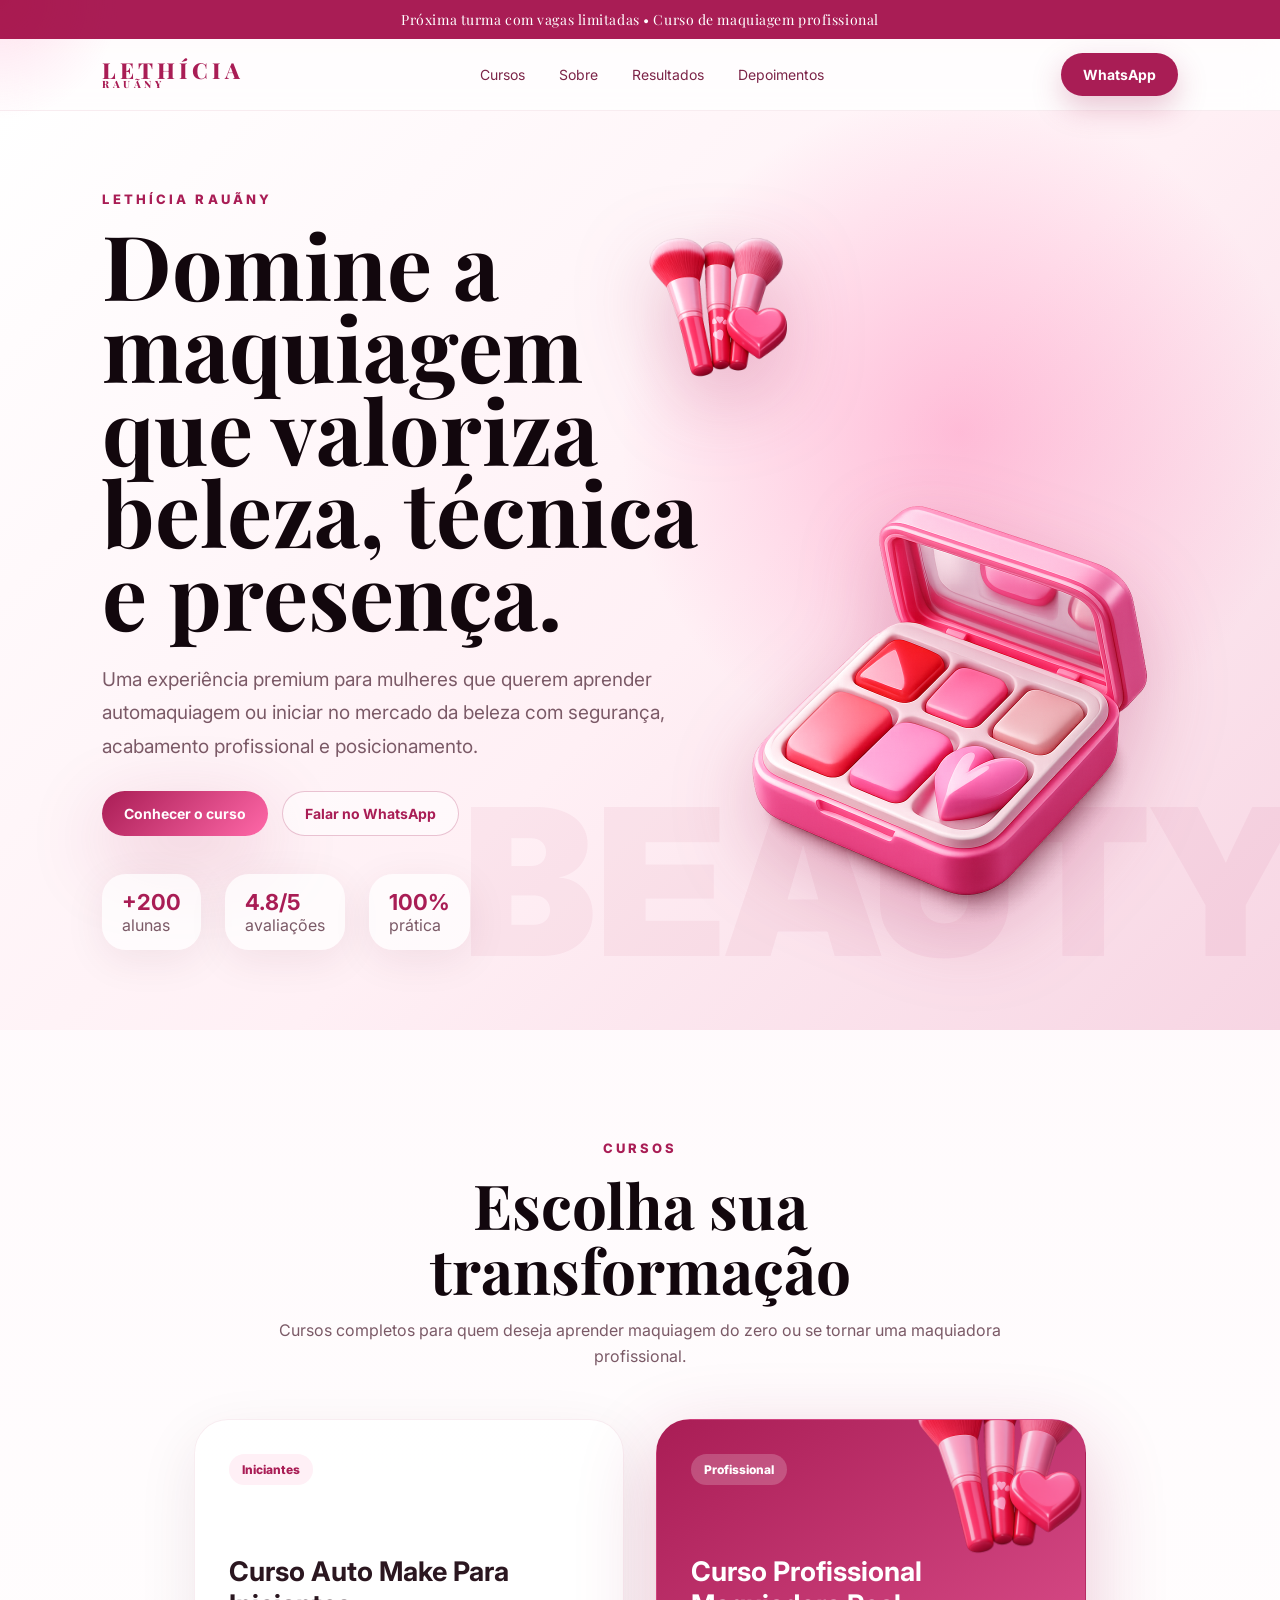
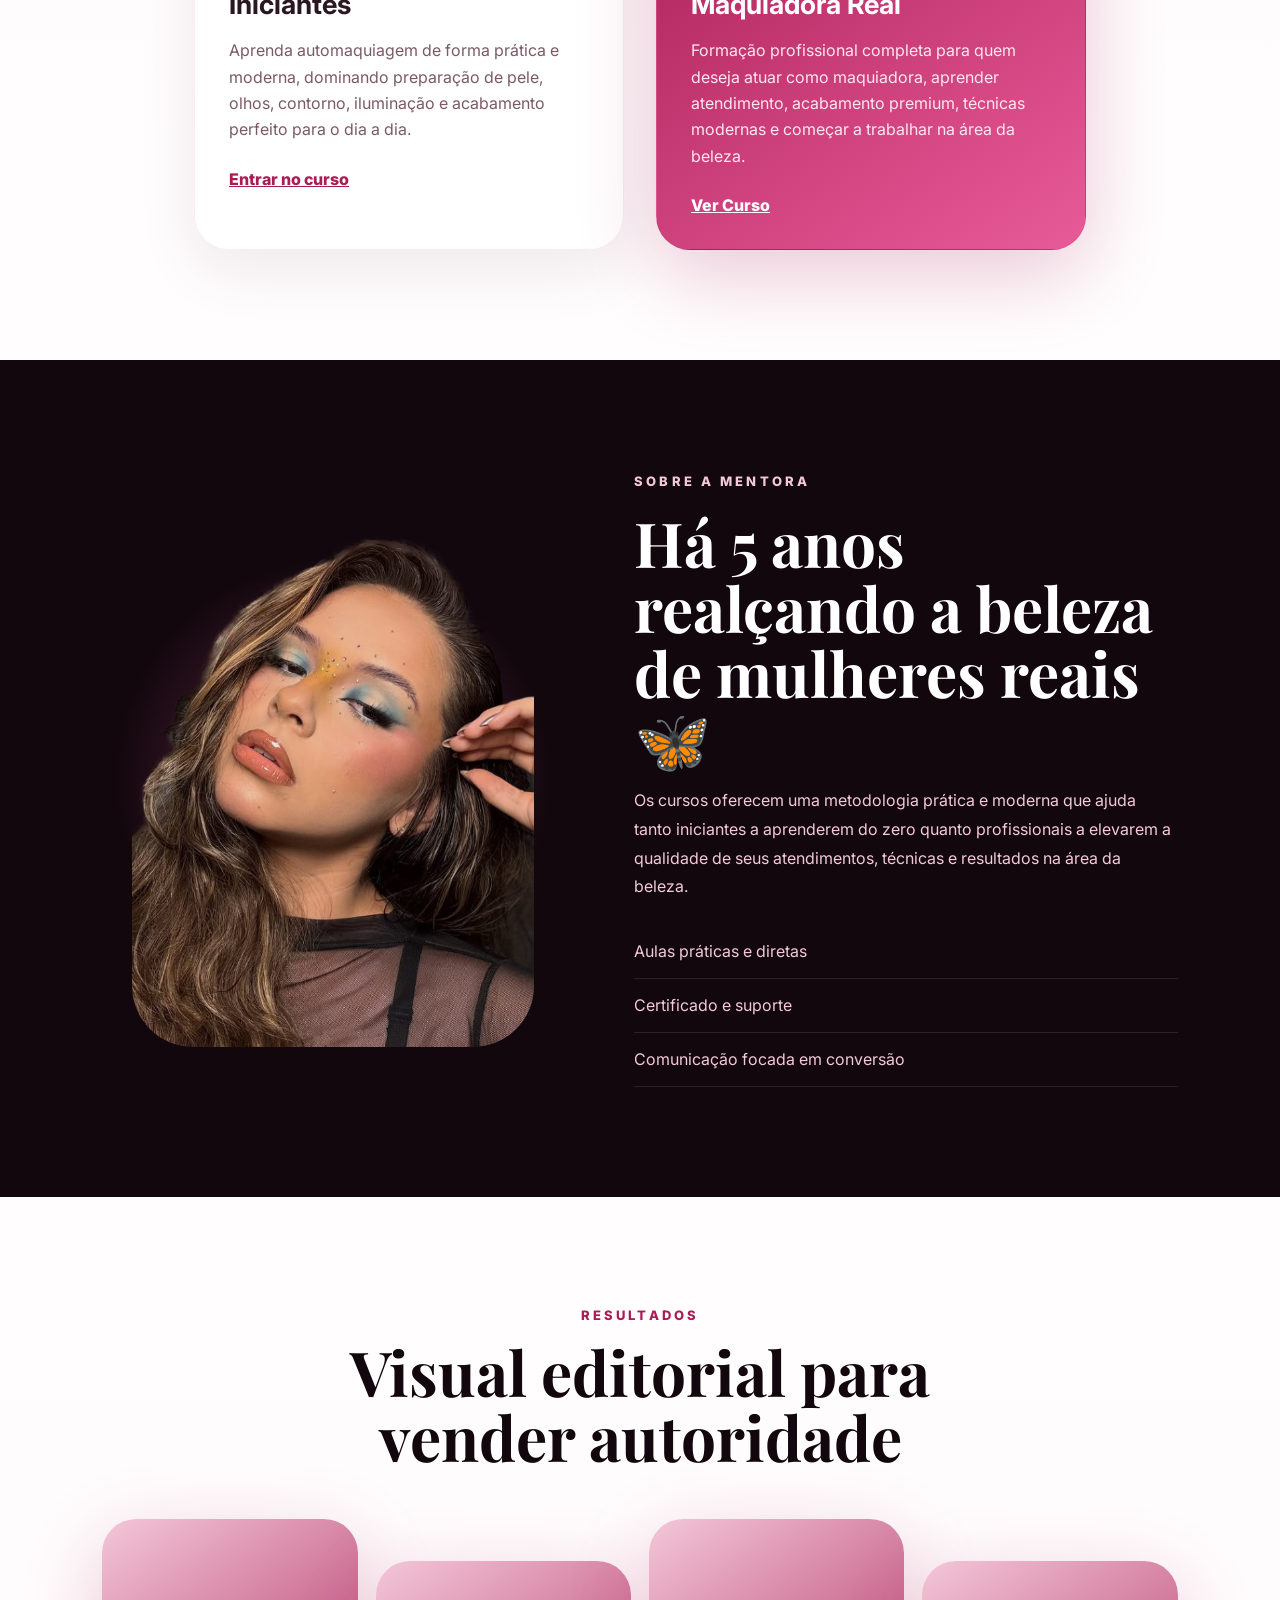
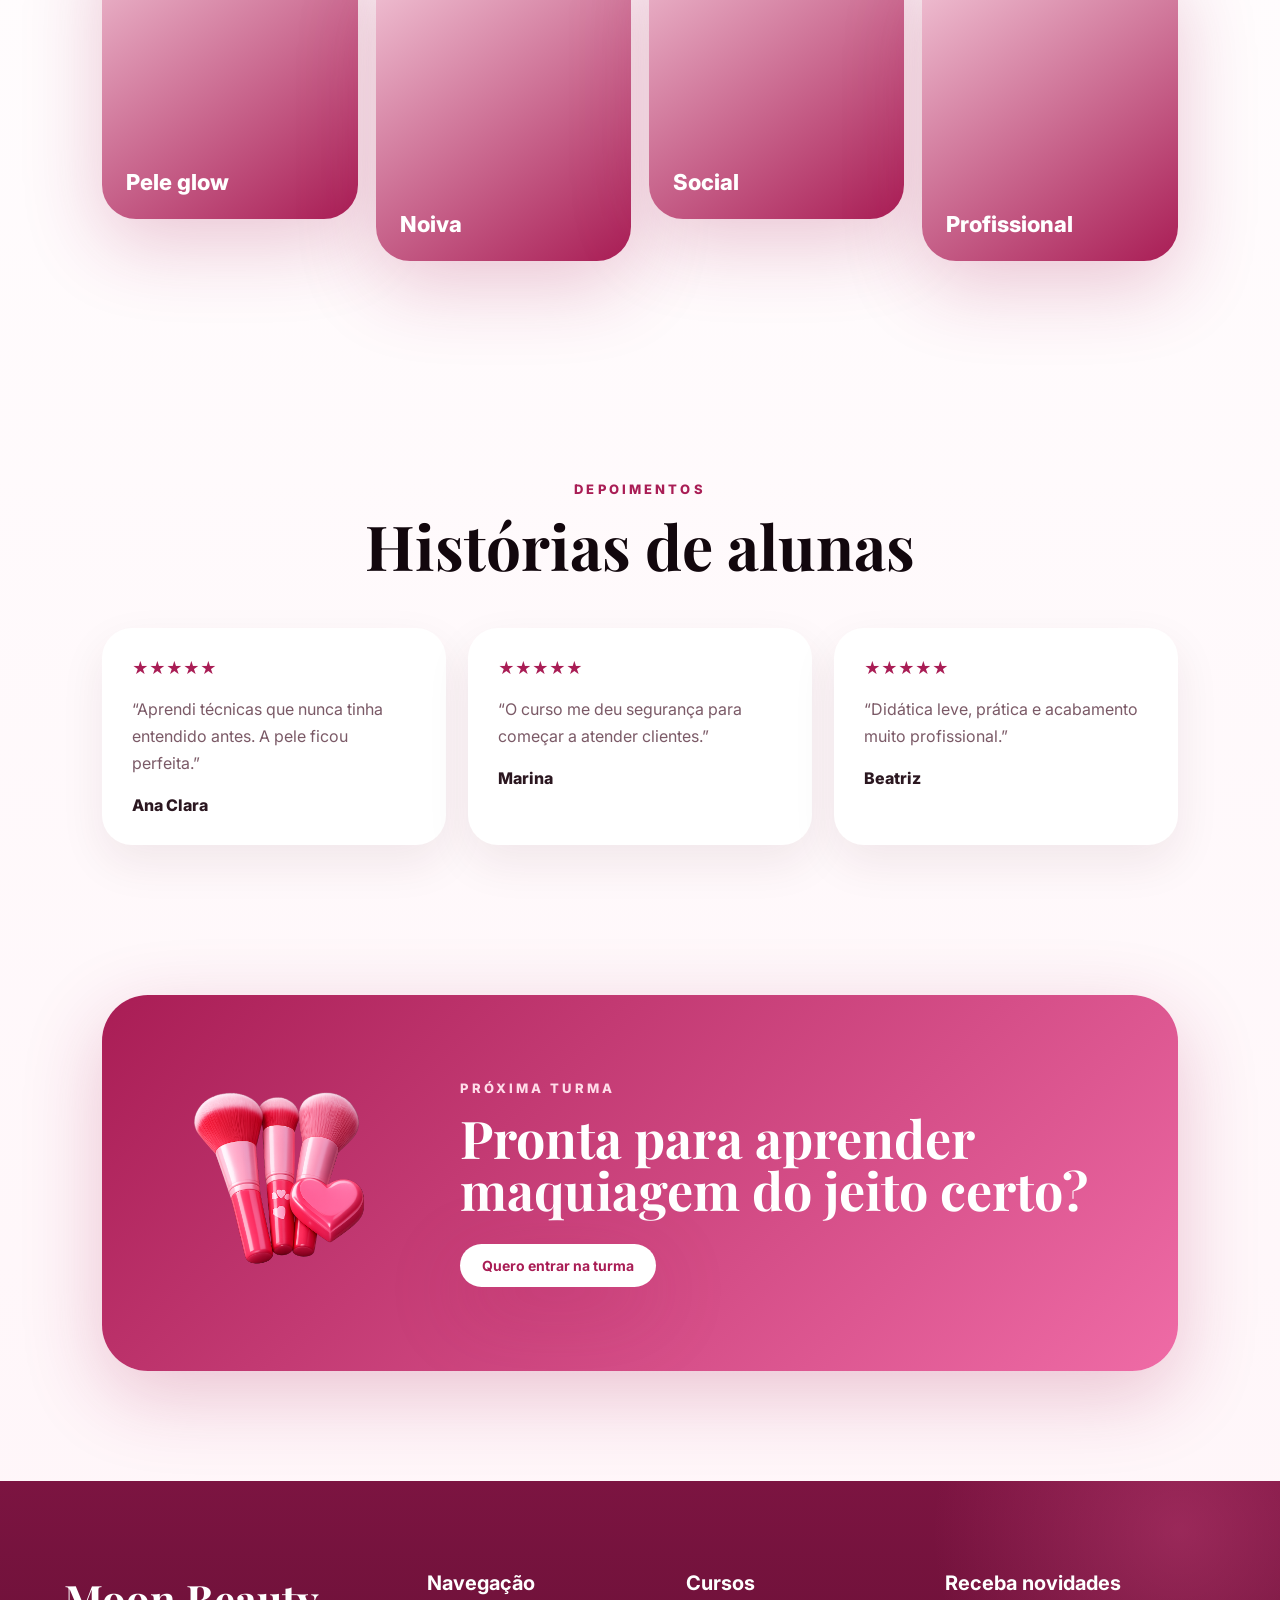
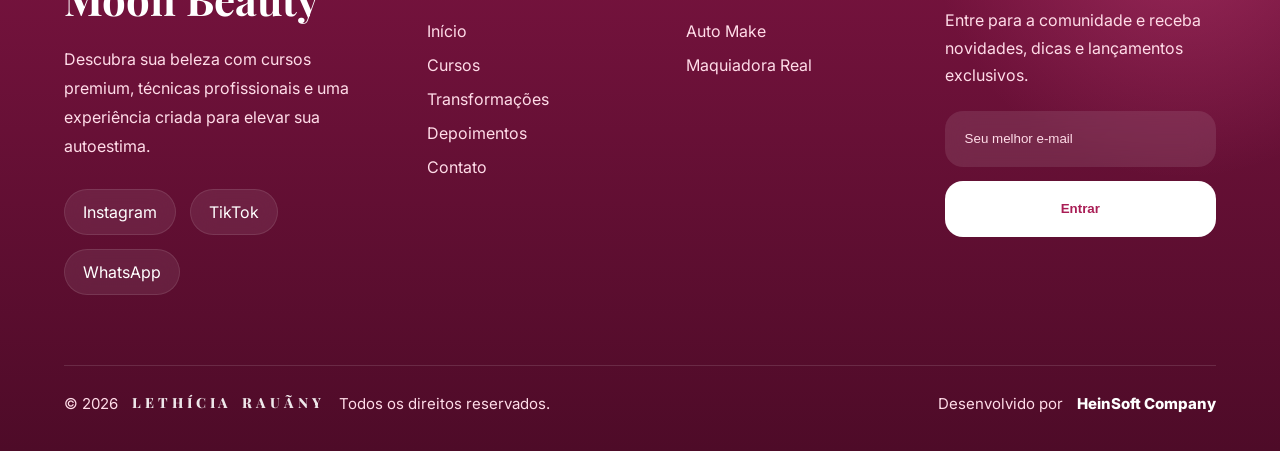
==== index.html @ 559b9c25 "first commit" ====
<!doctype html>
<html lang="pt-BR">
  <head>
    <meta charset="UTF-8" />
    <meta name="viewport" content="width=device-width, initial-scale=1.0" />
    <title>Lethícia Rauãny</title>
    <link rel="preconnect" href="https://fonts.googleapis.com" />
    <link rel="preconnect" href="https://fonts.gstatic.com" crossorigin />
    <link
      href="https://fonts.googleapis.com/css2?family=Inter:wght@400;500;600;700;800&family=Playfair+Display:wght@600;700;800&display=swap"
      rel="stylesheet"
    />
    <link rel="stylesheet" href="assets/styles.css" />
  </head>
  <body>
    <div class="cursor-glow"></div>

    <header class="topbar">
      Próxima turma com vagas limitadas • Curso de maquiagem profissional
    </header>

    <nav class="nav">
      <a href="#index.html" class="brand">
        <span>LETHÍCIA</span>
        <small>RAUÃNY</small>
      </a>

      <div class="nav-links">
        <a href="#cursos">Cursos</a>

        <a href="#sobre">Sobre</a>

        <a href="#resultados">Resultados</a>

        <a href="#depoimentos">Depoimentos</a>

        <a
          href="https://wa.me/5500000000000"
          class="mobile-whatsapp"
          target="_blank"
          rel="noopener noreferrer"
        >
          WhatsApp
        </a>
      </div>

      <a
        href="https://wa.me/5500000000000"
        class="nav-cta"
        target="_blank"
        rel="noopener noreferrer"
      >
        WhatsApp
      </a>

      <button class="menu-toggle" type="button" aria-label="Abrir menu">
        <span></span>
        <span></span>
        <span></span>
      </button>
    </nav>

    <main>
      <section class="hero" id="home">
        <div class="hero-bg"></div>
        <img
          src="assets/pinceis-3d.png"
          alt="Pincéis 3D"
          class="float-img brushes"
        />
        <img
          src="assets/paleta-3d.png"
          alt="Paleta 3D"
          class="float-img palette"
        />

        <div class="hero-content reveal">
          <p class="eyebrow">Lethícia Rauãny</p>
          <h1>Domine a maquiagem que valoriza beleza, técnica e presença.</h1>
          <p class="hero-text">
            Uma experiência premium para mulheres que querem aprender
            automaquiagem ou iniciar no mercado da beleza com segurança,
            acabamento profissional e posicionamento.
          </p>
          <div class="hero-actions">
            <a href="curso.html" class="btn primary">Conhecer o curso</a>
            <a href="https://wa.me/5500000000000" class="btn secondary"
              >Falar no WhatsApp</a
            >
          </div>
          <div class="hero-stats">
            <span><strong>+200</strong> alunas</span>
            <span><strong>4.8/5</strong> avaliações</span>
            <span><strong>100%</strong> prática</span>
          </div>
        </div>
      </section>

      <section class="section courses" id="cursos">
        <div class="section-head reveal">
          <p class="eyebrow">Cursos</p>

          <h2>Escolha sua transformação</h2>

          <p>
            Cursos completos para quem deseja aprender maquiagem do zero ou se
            tornar uma maquiadora profissional.
          </p>
        </div>

        <div class="course-grid">
          <!-- CURSO 1 -->

          <article class="course-card reveal">
            <span class="tag"> Iniciantes </span>

            <h3>Curso Auto Make Para Iniciantes</h3>

            <p>
              Aprenda automaquiagem de forma prática e moderna, dominando
              preparação de pele, olhos, contorno, iluminação e acabamento
              perfeito para o dia a dia.
            </p>

            <a href="curso-iniciante.html"> Entrar no curso </a>
          </article>

          <!-- CURSO 2 -->

          <article class="course-card reveal featured">
            <img src="assets/paleta-3d.png" alt="Paleta de maquiagem 3D" />

            <span class="tag"> Profissional </span>

            <h3>Curso Profissional Maquiadora Real</h3>

            <p>
              Formação profissional completa para quem deseja atuar como
              maquiadora, aprender atendimento, acabamento premium, técnicas
              modernas e começar a trabalhar na área da beleza.
            </p>

            <a href="curso-pro.html"> Ver Curso </a>
          </article>
        </div>
      </section>

      <section class="section split" id="sobre">
        <div class="split-img reveal">
          <img src="/assets/mentora 1.svg" alt="Pincéis decorativos" />
        </div>
        <div class="split-content reveal">
          <p class="eyebrow">Sobre a mentora</p>
          <h2 style="margin-bottom: 16px">
            Há 5 anos realçando a beleza de mulheres reais 🦋
          </h2>
          <p>
            Os cursos oferecem uma metodologia prática e moderna que ajuda tanto
            iniciantes a aprenderem do zero quanto profissionais a elevarem a
            qualidade de seus atendimentos, técnicas e resultados na área da
            beleza.
          </p>
          <ul>
            <li>Aulas práticas e diretas</li>
            <li>Certificado e suporte</li>
            <li>Comunicação focada em conversão</li>
          </ul>
        </div>
      </section>

      <section class="section results" id="resultados">
        <div class="section-head reveal">
          <p class="eyebrow">Resultados</p>
          <h2>Visual editorial para vender autoridade</h2>
        </div>
        <div class="gallery">
          <div class="gallery-card reveal">Pele glow</div>
          <div class="gallery-card reveal">Noiva</div>
          <div class="gallery-card reveal">Social</div>
          <div class="gallery-card reveal">Profissional</div>
        </div>
      </section>

      <section class="section testimonials" id="depoimentos">
        <div class="section-head reveal">
          <p class="eyebrow">Depoimentos</p>
          <h2>Histórias de alunas</h2>
        </div>
        <div class="testimonial-row">
          <article class="testimonial reveal">
            <strong>★★★★★</strong>
            <p>
              “Aprendi técnicas que nunca tinha entendido antes. A pele ficou
              perfeita.”
            </p>
            <span>Ana Clara</span>
          </article>
          <article class="testimonial reveal">
            <strong>★★★★★</strong>
            <p>“O curso me deu segurança para começar a atender clientes.”</p>
            <span>Marina</span>
          </article>
          <article class="testimonial reveal">
            <strong>★★★★★</strong>
            <p>“Didática leve, prática e acabamento muito profissional.”</p>
            <span>Beatriz</span>
          </article>
        </div>
      </section>

      <section class="final-cta reveal">
        <img src="assets/paleta-3d.png" alt="Paleta 3D" />
        <div>
          <p class="eyebrow">Próxima turma</p>
          <h2>Pronta para aprender maquiagem do jeito certo?</h2>
          <a href="curso.html" class="btn primary">Quero entrar na turma</a>
        </div>
      </section>
    </main>

    <footer class="footer">
      <div class="footer-glow"></div>

      <div class="footer-top">
        <div class="footer-brand">
          <h2>Moon Beauty</h2>

          <p>
            Descubra sua beleza com cursos premium, técnicas profissionais e uma
            experiência criada para elevar sua autoestima.
          </p>

          <div class="footer-socials">
            <a href="#">Instagram</a>
            <a href="#">TikTok</a>
            <a href="#">WhatsApp</a>
          </div>
        </div>

        <div class="footer-links">
          <h3>Navegação</h3>

          <a href="#">Início</a>
          <a href="#">Cursos</a>
          <a href="#">Transformações</a>
          <a href="#">Depoimentos</a>
          <a href="#">Contato</a>
        </div>

        <div class="footer-links">
          <h3>Cursos</h3>

          <a href="curso-iniciante.html">Auto Make</a>
          <a href="curso-pro.html">Maquiadora Real</a>
        </div>

        <div class="footer-newsletter">
          <h3>Receba novidades</h3>

          <p>
            Entre para a comunidade e receba novidades, dicas e lançamentos
            exclusivos.
          </p>

          <form class="newsletter-form">
            <input type="email" placeholder="Seu melhor e-mail" />

            <button type="submit">Entrar</button>
          </form>
        </div>
      </div>

      <div class="footer-bottom">
        <p>
          © 2026
          <a href="#home" class="brand">
            <small>LETHÍCIA</small><small>RAUÃNY</small>
          </a>
          Todos os direitos reservados.
        </p>

        <p>
          Desenvolvido por
          <a
            href="https://heinsoft.com.br"
            target="_blank"
            rel="noopener noreferrer"
          >
            HeinSoft Company
          </a>
        </p>
      </div>
    </footer>

    <script src="assets/script.js"></script>
  </body>
</html>
---- assets/styles.css ----
:root {
  --wine: #a91d55;
  --wine-2: #d23b78;
  --pink: #ff68a8;
  --soft: #fff5f8;
  --cream: #fbf2eb;
  --dark: #12070d;
  --text: #2b1720;
  --muted: #7b5a67;
  --glass: rgba(255, 255, 255, 0.72);
  --shadow: 0 24px 80px rgba(169, 29, 85, 0.24);
}
* {
  box-sizing: border-box;
  margin: 0;
  padding: 0;
}

html {
  scroll-behavior: smooth;
}

body {
  font-family: Inter, system-ui, sans-serif;
  color: var(--text);
  background: linear-gradient(180deg, #fff7fa 0%, #fff 45%, #fff4f8 100%);
  overflow-x: hidden;
}
a {
  text-decoration: none;
  color: inherit;
}
img {
  max-width: 100%;
  display: block;
}
.cursor-glow {
  position: fixed;
  inset: auto;
  left: 0;
  top: 0;
  width: 260px;
  height: 260px;
  border-radius: 50%;
  background: radial-gradient(
    circle,
    rgba(255, 104, 168, 0.18),
    transparent 65%
  );
  pointer-events: none;
  z-index: 20;
  transform: translate(-50%, -50%);
  mix-blend-mode: multiply;
}
.topbar {
  text-align: center;
  background: var(--wine);
  color: white;
  font-family:
    Playfair Display,
    serif;
  padding: 10px;
  font-size: 14px;
  letter-spacing: 0.04em;
}
.nav {
  height: 72px;
  padding: 0 8%;
  display: flex;
  align-items: center;
  justify-content: space-between;
  background: rgba(255, 255, 255, 0.78);
  backdrop-filter: blur(16px);
  position: sticky;
  top: 0;
  z-index: 10;
  border-bottom: 1px solid rgba(169, 29, 85, 0.08);
}

.menu-toggle{
  display:none;
  width:46px;
  height:46px;
  border:none;
  border-radius:50%;
  background:var(--wine);
  cursor:pointer;
  align-items:center;
  justify-content:center;
  flex-direction:column;
  gap:5px;
  box-shadow:0 12px 30px rgba(169,29,85,.25);
}

.menu-toggle span{
  width:20px;
  height:2px;
  border-radius:999px;
  background:#fff;
  transition:.35s;
}

.menu-toggle.active span:nth-child(1){
  transform:translateY(7px) rotate(45deg);
}

.menu-toggle.active span:nth-child(2){
  opacity:0;
}

.menu-toggle.active span:nth-child(3){
  transform:translateY(-7px) rotate(-45deg);
}

.mobile-whatsapp {
  display: none;
}

@media (max-width: 900px) {
  .nav {
    position: sticky;
    top: 0;
    overflow: visible;
  }

  .nav-links {
    position: absolute;
    top: 82px;
    left: 5%;
    right: 5%;
    z-index: 999;

    display: flex !important;
    flex-direction: column;
    gap: 14px;

    padding: 18px;
    border-radius: 32px;

    background: linear-gradient(
      180deg,
      rgba(255, 245, 248, 0.96),
      rgba(255, 236, 243, 0.92)
    );

    backdrop-filter: blur(22px);
    border: 1px solid rgba(169, 29, 85, 0.1);

    box-shadow:
      0 25px 80px rgba(169, 29, 85, 0.12),
      inset 0 1px 0 rgba(255, 255, 255, 0.7);

    opacity: 0;
    visibility: hidden;
    pointer-events: none;

    transform: translateY(-12px) scale(0.98);
    transition: 0.35s;
  }

  .nav-links.active {
    opacity: 1;
    visibility: visible;
    pointer-events: auto;
    transform: translateY(0) scale(1);
  }

  .nav-links a {
    position: relative;

    display: flex;
    align-items: center;
    justify-content: center;

    min-height: 72px;
    padding: 0 24px;

    border-radius: 32px;
    background: linear-gradient(
      180deg,
      rgba(255, 245, 248, 0.96),
      rgba(255, 236, 243, 0.92)
    );

    color: #ee4d90;

    font-size: 18px;
    font-weight: 600;

    border: 10px solid linear-gradient(135deg, #a91d55, #d94c8a) !important;

    box-shadow: 0 10px 30px rgba(169, 29, 85, 0.12);

    transition: 0.35s;
  }

  .nav-links a:hover {
    transform: translateY(-2px) scale(1.01);
    background: #fff0f6;
  }

  .nav-links a::before,
  .nav-links a::after {
    display: none;
  }

  .mobile-whatsapp {
    background: linear-gradient(135deg, #a91d55, #d94c8a) !important;
    color: #fff !important;
    border: none !important;
  }

  .nav .nav-cta {
    display: none !important;
  }

  .menu-toggle {
    display: flex;
  }
}

.brand {
  line-height: 0.85;
  color: var(--wine);
  font-family:
    Playfair Display,
    serif;
  font-weight: 800;
  font-size: 22px;
  letter-spacing: 0.18em;
}
.brand small {
  display: block;
  font-size: 10px;
  letter-spacing: 0.35em;
}
.nav-links {
  display: flex;
  gap: 34px;
  font-size: 14px;
  color: #7c2448;
}
.nav-links a {
  position: relative;
}
.nav-links a:after {
  content: "";
  position: absolute;
  left: 0;
  bottom: -8px;
  width: 0;
  height: 2px;
  background: var(--wine);
  transition: 0.3s;
}
.nav-links a:hover:after {
  width: 100%;
}
.nav-cta,
.btn {
  border-radius: 999px;
  padding: 13px 22px;
  font-weight: 700;
  font-size: 14px;
  display: inline-flex;
  align-items: center;
  justify-content: center;
  transition: 0.35s;
}
.nav-cta {
  background: var(--wine);
  color: #fff;
  box-shadow: 0 12px 30px rgba(169, 29, 85, 0.25);
}
.btn.primary {
  background: linear-gradient(135deg, var(--wine), var(--pink));
  color: #fff;
  box-shadow: var(--shadow);
}
.btn.secondary {
  border: 1px solid rgba(169, 29, 85, 0.25);
  color: var(--wine);
  background: rgba(255, 255, 255, 0.56);
}
.btn:hover,
.nav-cta:hover {
  transform: translateY(-3px) scale(1.02);
}
.hero {
  min-height: 760px;
  position: relative;
  display: grid;
  grid-template-columns: 1fr 0.8fr;
  align-items: center;
  padding: 80px 8%;
  overflow: hidden;
}
.hero-bg {
  position: absolute;
  inset: 0;
  background:
    radial-gradient(
      circle at 75% 35%,
      rgba(255, 104, 168, 0.38),
      transparent 30%
    ),
    linear-gradient(135deg, #fff 0%, #fff0f5 55%, #f7d5e3 100%);
  z-index: -2;
}
.hero:after {
  content: "BEAUTY";
  position: absolute;
  right: -20px;
  bottom: 25px;
  font-size: 16vw;
  font-weight: 900;
  color: rgba(169, 29, 85, 0.05);
  z-index: -1;
}
.eyebrow {
  text-transform: uppercase;
  color: var(--wine);
  font-size: 13px;
  font-weight: 800;
  letter-spacing: 0.24em;
  margin-bottom: 16px;
}
.hero h1,
.section h2,
.course-hero h1 {
  font-family:
    Playfair Display,
    serif;
  font-size: clamp(46px, 7vw, 92px);
  line-height: 0.92;
  color: var(--dark);
  max-width: 790px;
}
.hero-text {
  max-width: 610px;
  margin: 28px 0;
  color: var(--muted);
  font-size: 19px;
  line-height: 1.75;
}
.hero-actions {
  display: flex;
  gap: 14px;
  flex-wrap: wrap;
}
.hero-stats {
  display: flex;
  gap: 24px;
  margin-top: 38px;
  flex-wrap: wrap;
}
.hero-stats span {
  padding: 15px 20px;
  border-radius: 24px;
  background: var(--glass);
  box-shadow: 0 10px 40px rgba(95, 31, 55, 0.08);
  color: var(--muted);
}
.hero-stats strong {
  display: block;
  color: var(--wine);
  font-size: 22px;
}
.float-img {
  position: absolute;
  filter: drop-shadow(0 28px 40px rgba(169, 29, 85, 0.28));
  animation: float 5s ease-in-out infinite;
}
.brushes {
  right: 6%;
  bottom: 70px;
  width: min(40vw, 520px);
}
.palette {
  right: 35%;
  top: 95px;
  width: 210px;
  animation-delay: 1s;
}
.hero-card {
  justify-self: end;
  width: min(380px, 100%);
  padding: 18px;
  border-radius: 36px;
  background: rgba(255, 255, 255, 0.44);
  border: 1px solid rgba(255, 255, 255, 0.8);
  box-shadow: var(--shadow);
  backdrop-filter: blur(18px);
}
.model-card {
  min-height: 500px;
  border-radius: 28px;
  background: linear-gradient(160deg, #b51e5b, #f082b6);
  display: flex;
  align-items: flex-end;
  padding: 28px;
  color: #fff;
  position: relative;
  overflow: hidden;
}
.model-card:before {
  content: "";
  position: absolute;
  inset: 10% 9% auto auto;
  width: 210px;
  height: 210px;
  border-radius: 50%;
  background: radial-gradient(circle, #ffd8e8, transparent 65%);
  opacity: 0.7;
}
.face-placeholder {
  position: absolute;
  inset: 60px 35px 115px;
  border-radius: 160px 160px 36px 36px;
  background: linear-gradient(
    150deg,
    #ffe3d0,
    #d98b7f 55%,
    #4d101c 56%,
    #17050c
  );
  box-shadow: inset 0 0 50px rgba(255, 255, 255, 0.2);
}
.model-card div:last-child {
  position: relative;
  z-index: 1;
}
.model-card span {
  font-size: 12px;
  text-transform: uppercase;
  letter-spacing: 0.2em;
}
.model-card strong {
  display: block;
  font-size: 22px;
  max-width: 260px;
  margin-top: 8px;
}
.section {
  padding: 110px 8%;
}
.section-head {
  text-align: center;
  max-width: 760px;
  margin: 0 auto 50px;
}
.section h2 {
  font-size: clamp(34px, 5vw, 62px);
  line-height: 1.05;
}
.section-head p:last-child {
  margin-top: 16px;
  color: var(--muted);
  line-height: 1.6;
}
.course-grid {
  display: grid;
  grid-template-columns: repeat(2, minmax(320px, 430px));
  justify-content: center;
  gap: 32px;
}
.course-card {
  min-height: 340px;
  border-radius: 34px;
  padding: 34px;
  background: rgba(255, 255, 255, 0.78);
  box-shadow: 0 20px 60px rgba(80, 20, 44, 0.09);
  border: 1px solid rgba(169, 29, 85, 0.08);
  position: relative;
  overflow: hidden;
  transition: 0.35s;
}
.course-card:hover {
  transform: translateY(-10px);
  box-shadow: var(--shadow);
}

.course-card.reveal:hover {
  transform: translateY(-10px);
  box-shadow: var(--shadow);
}

.course-card.featured,
.course-card.featured:hover {
  background: linear-gradient(145deg, #a91d55, #e85b99) !important;
  color: #fff;
  transform: translateY(-10px);
  box-shadow: var(--shadow);
}

.course-card img {
  position: absolute;
  right: -50px;
  top: -70px;
  width: 250px;
  opacity: 0.9;
}
.tag {
  display: inline-flex;
  padding: 8px 13px;
  border-radius: 999px;
  background: #fff0f6;
  color: var(--wine);
  font-size: 12px;
  font-weight: 800;
  margin-bottom: 70px;
}
.featured .tag {
  background: rgba(255, 255, 255, 0.2);
  color: #fff;
}
.course-card h3 {
  font-size: 27px;
  margin-bottom: 16px;
}
.course-card p {
  line-height: 1.65;
  color: var(--muted);
}
.featured p {
  color: #ffe6ef;
}
.course-card a {
  display: inline-flex;
  margin-top: 26px;
  font-weight: 800;
  color: var(--wine);
  text-decoration: underline;
}
.featured a {
  color: #fff;
  text-decoration: underline;
}
.split {
  display: grid;
  grid-template-columns: 0.85fr 1fr;
  gap: 70px;
  align-items: center;
  background: var(--dark);
  color: #fff;
}
.split-img {
  border-radius: 50px;
  background: radial-gradient(
    circle,
    rgba(255, 104, 168, 0.35),
    transparent 58%
  );
  padding: 30px;
}
.split-content h2 {
  color: #fff;
}
.split-content p,
.split-content li {
  color: #f3c9d7;
  line-height: 1.8;
}
.split-content ul {
  margin-top: 24px;
  list-style: none;
}
.split-content li {
  padding: 12px 0;
  border-bottom: 1px solid rgba(255, 255, 255, 0.1);
}
.gallery {
  display: grid;
  grid-template-columns: repeat(4, 1fr);
  gap: 18px;
}
.gallery-card {
  height: 300px;
  border-radius: 34px;
  background: linear-gradient(145deg, #f3c7d8, #a91d55);
  display: flex;
  align-items: flex-end;
  padding: 24px;
  color: #fff;
  font-weight: 800;
  font-size: 22px;
  box-shadow: var(--shadow);
  transition: 0.35s;
}
.gallery-card:nth-child(even) {
  margin-top: 42px;
}
.gallery-card:hover {
  transform: scale(1.03);
}
.testimonial-row {
  display: grid;
  grid-template-columns: repeat(3, 1fr);
  gap: 22px;
}
.testimonial {
  background: #fff;
  border-radius: 30px;
  padding: 30px;
  box-shadow: 0 18px 45px rgba(80, 20, 44, 0.08);
}
.testimonial strong {
  color: var(--wine);
}
.testimonial p {
  margin: 18px 0;
  line-height: 1.7;
  color: var(--muted);
}
.testimonial span {
  font-weight: 800;
}
.final-cta {
  margin: 40px 8% 110px;
  border-radius: 46px;
  padding: 58px;
  display: grid;
  grid-template-columns: 260px 1fr;
  align-items: center;
  gap: 40px;
  background: linear-gradient(135deg, #a91d55, #ef6ba6);
  color: #fff;
  box-shadow: var(--shadow);
  overflow: hidden;
}
.final-cta h2 {
  font-family:
    Playfair Display,
    serif;
  font-size: 52px;
  line-height: 1;
}
.final-cta .eyebrow {
  color: #ffdce9;
}
.final-cta .btn {
  margin-top: 28px;
  background: #fff;
  color: var(--wine);
}
/* FOOTER PREMIUM */

.footer {
  position: relative;
  overflow: hidden;
  padding: 90px 5% 40px;
  background: linear-gradient(180deg, #7c1441 0%, #4e0b28 100%);
  color: #fff;
}

.footer-glow {
  position: absolute;
  width: 500px;
  height: 500px;
  border-radius: 50%;
  background: radial-gradient(
    circle,
    rgba(255, 104, 168, 0.25),
    transparent 70%
  );
  top: -200px;
  right: -150px;
  pointer-events: none;
}

.footer-top {
  position: relative;
  z-index: 1;
  display: grid;
  grid-template-columns:
    1.5fr
    1fr
    1fr
    1.3fr;
  gap: 50px;
}

.footer-brand h2 {
  font-family:
    Playfair Display,
    serif;
  font-size: 42px;
  margin-bottom: 18px;
}

.footer-brand p {
  color: #ffdce8;
  line-height: 1.8;
  max-width: 420px;
}

.footer-socials {
  display: flex;
  flex-wrap: wrap;
  gap: 14px;
  margin-top: 28px;
}

.footer-socials a {
  padding: 12px 18px;
  border-radius: 999px;
  background: rgba(255, 255, 255, 0.08);
  border: 1px solid rgba(255, 255, 255, 0.1);
  backdrop-filter: blur(12px);
  transition: 0.35s;
}

.footer-socials a:hover {
  background: #fff;
  color: var(--wine);
  transform: translateY(-3px);
}

.footer-links {
  display: flex;
  flex-direction: column;
  gap: 14px;
}

.footer-links h3,
.footer-newsletter h3 {
  margin-bottom: 12px;
  font-size: 20px;
}

.footer-links a {
  color: #ffdce8;
  transition: 0.3s;
}

.footer-links a:hover {
  color: #fff;
  transform: translateX(4px);
}

.footer-newsletter p {
  color: #ffdce8;
  line-height: 1.7;
  margin-bottom: 22px;
}

.newsletter-form {
  display: flex;
  flex-direction: column;
  gap: 14px;
}

.newsletter-form input {
  height: 56px;
  border: none;
  outline: none;
  border-radius: 18px;
  padding: 0 20px;
  background: rgba(255, 255, 255, 0.1);
  color: #fff;
  backdrop-filter: blur(12px);
}

.newsletter-form input::placeholder {
  color: #ffdce8;
}

.newsletter-form button {
  height: 56px;
  border: none;
  border-radius: 18px;
  background: #fff;
  color: var(--wine);
  font-weight: 800;
  cursor: pointer;
  transition: 0.35s;
}

.newsletter-form button:hover {
  transform: translateY(-3px);
}

.footer-bottom{
  position:relative;
  z-index:1;

  margin-top:70px;
  padding-top:30px;

  border-top:1px solid rgba(255,255,255,.12);

  display:flex;
  align-items:center;
  justify-content:space-between;
  gap:20px;

  flex-wrap:wrap;
}

.footer-bottom p{
  color:#ffdce8;

  display:flex;
  align-items: center;
  gap:14px;

  font-size:15px;
  line-height:1;

  flex-wrap:nowrap;
}

.footer-bottom .brand{
  display:flex;
  align-items:end;
  gap:10px;

  color:#fff;

  font-family:Playfair Display,serif;
  font-weight:800;

  font-size:28px;
  letter-spacing:.12em;

  transition:.35s;

  line-height:1;
}

.footer-bottom .brand small{
  font-size:14px;
  letter-spacing:.28em;
  opacity:.9;
}

.footer-bottom .brand:hover{
  transform:translateY(-2px);
  opacity:.9;
}

.footer-bottom a{
  color:#fff;
  font-weight:800;
  position:relative;
}

.footer-bottom a::after{
  display:none;
}

@media(max-width:900px){

  .footer-bottom{
    flex-direction:column;
    text-align:center;
  }

  .footer-bottom p{
    justify-content:center;
    flex-wrap:wrap;
  }

}

/* RESPONSIVO */

@media (max-width: 900px) {
  .footer {
    padding: 70px 5% 40px;
  }

  .footer-top {
    grid-template-columns: 1fr;
    gap: 40px;
  }

  .footer-brand h2 {
    font-size: 34px;
  }

  .footer-bottom {
    flex-direction: column;
    text-align: center;
  }
}
.course-page {
  background: linear-gradient(180deg, #13060d 0%, #3b1024 42%, #fff5f8 42%);
}
.course-hero {
  min-height: 720px;
  color: #fff;
  display: grid;
  grid-template-columns: 1fr 360px;
  gap: 60px;
  align-items: center;
  padding: 90px 8%;
  position: relative;
  overflow: hidden;
}
.course-hero h1 {
  color: #fff;
}
.course-hero p:not(.eyebrow) {
  font-size: 20px;
  line-height: 1.75;
  max-width: 690px;
  color: #ffd9e7;
  margin: 24px 0;
}
.course-brush {
  right: 7%;
  top: 110px;
  width: 420px;
  opacity: 0.55;
}
.course-price {
  border-radius: 34px;
  background: rgba(255, 255, 255, 0.11);
  border: 1px solid rgba(255, 255, 255, 0.18);
  padding: 32px;
  backdrop-filter: blur(16px);
  position: relative;
  z-index: 1;
}
.course-price span,
.course-price small {
  color: #ffc7dd;
}
.course-price strong {
  display: block;
  font-size: 36px;
  margin: 12px 0;
}
.module-grid {
  display: grid;
  grid-template-columns: repeat(3, 1fr);
  gap: 18px;
}
.module {
  background: #fff;
  border-radius: 26px;
  padding: 30px;
  font-weight: 800;
  box-shadow: 0 18px 50px rgba(80, 20, 44, 0.08);
  border: 1px solid rgba(169, 29, 85, 0.08);
}
.offer {
  display: grid;
  grid-template-columns: 360px 1fr;
  gap: 50px;
  align-items: center;
}
.offer-box {
  background: #fff;
  border-radius: 42px;
  padding: 50px;
  box-shadow: var(--shadow);
}
.offer-box p {
  color: var(--muted);
  line-height: 1.7;
  margin: 18px 0 26px;
}
@keyframes float {
  0%,
  100% {
    transform: translateY(0) rotate(-2deg);
  }
  50% {
    transform: translateY(-18px) rotate(2deg);
  }
}
.reveal {
  opacity: 0;
  transform: translateY(36px);
  transition: 1s cubic-bezier(0.2, 0.8, 0.2, 1);
}
.reveal.active {
  opacity: 1;
  transform: translateY(0);
}
@media (max-width: 900px) {
  .nav {
    padding: 0 5%;
  }
  .nav-links {
    display: none;
  }
  .hero,
  .course-hero,
  .split,
  .final-cta,
  .offer {
    grid-template-columns: 1fr;
  }
  .hero {
    padding: 70px 5%;
    min-height: auto;
  }
  .hero-card {
    justify-self: stretch;
  }
  .brushes {
    position: relative;
    right: auto;
    bottom: auto;
    width: 90%;
    margin: 20px auto;
  }
  .palette {
    top: 80px;
    right: 5%;
    width: 120px;
  }
  .course-grid,
  .testimonial-row,
  .module-grid,
  .gallery {
    grid-template-columns: 1fr;
  }
  .gallery-card:nth-child(even) {
    margin-top: 0;
  }
  .section {
    padding: 70px 5%;
  }
  .final-cta {
    margin: 20px 5% 70px;
    padding: 34px;
    grid-template-columns: 1fr;
  }
  .final-cta h2 {
    font-size: 36px;
  }
  .course-hero {
    padding: 70px 5%;
  }
  .course-brush {
    position: relative;
    right: auto;
    top: auto;
    width: 90%;
    opacity: 1;
  }
  .offer {
    padding-top: 40px;
  }
  .topbar {
    font-size: 12px;
  }
  .cursor-glow {
    display: none;
  }
}
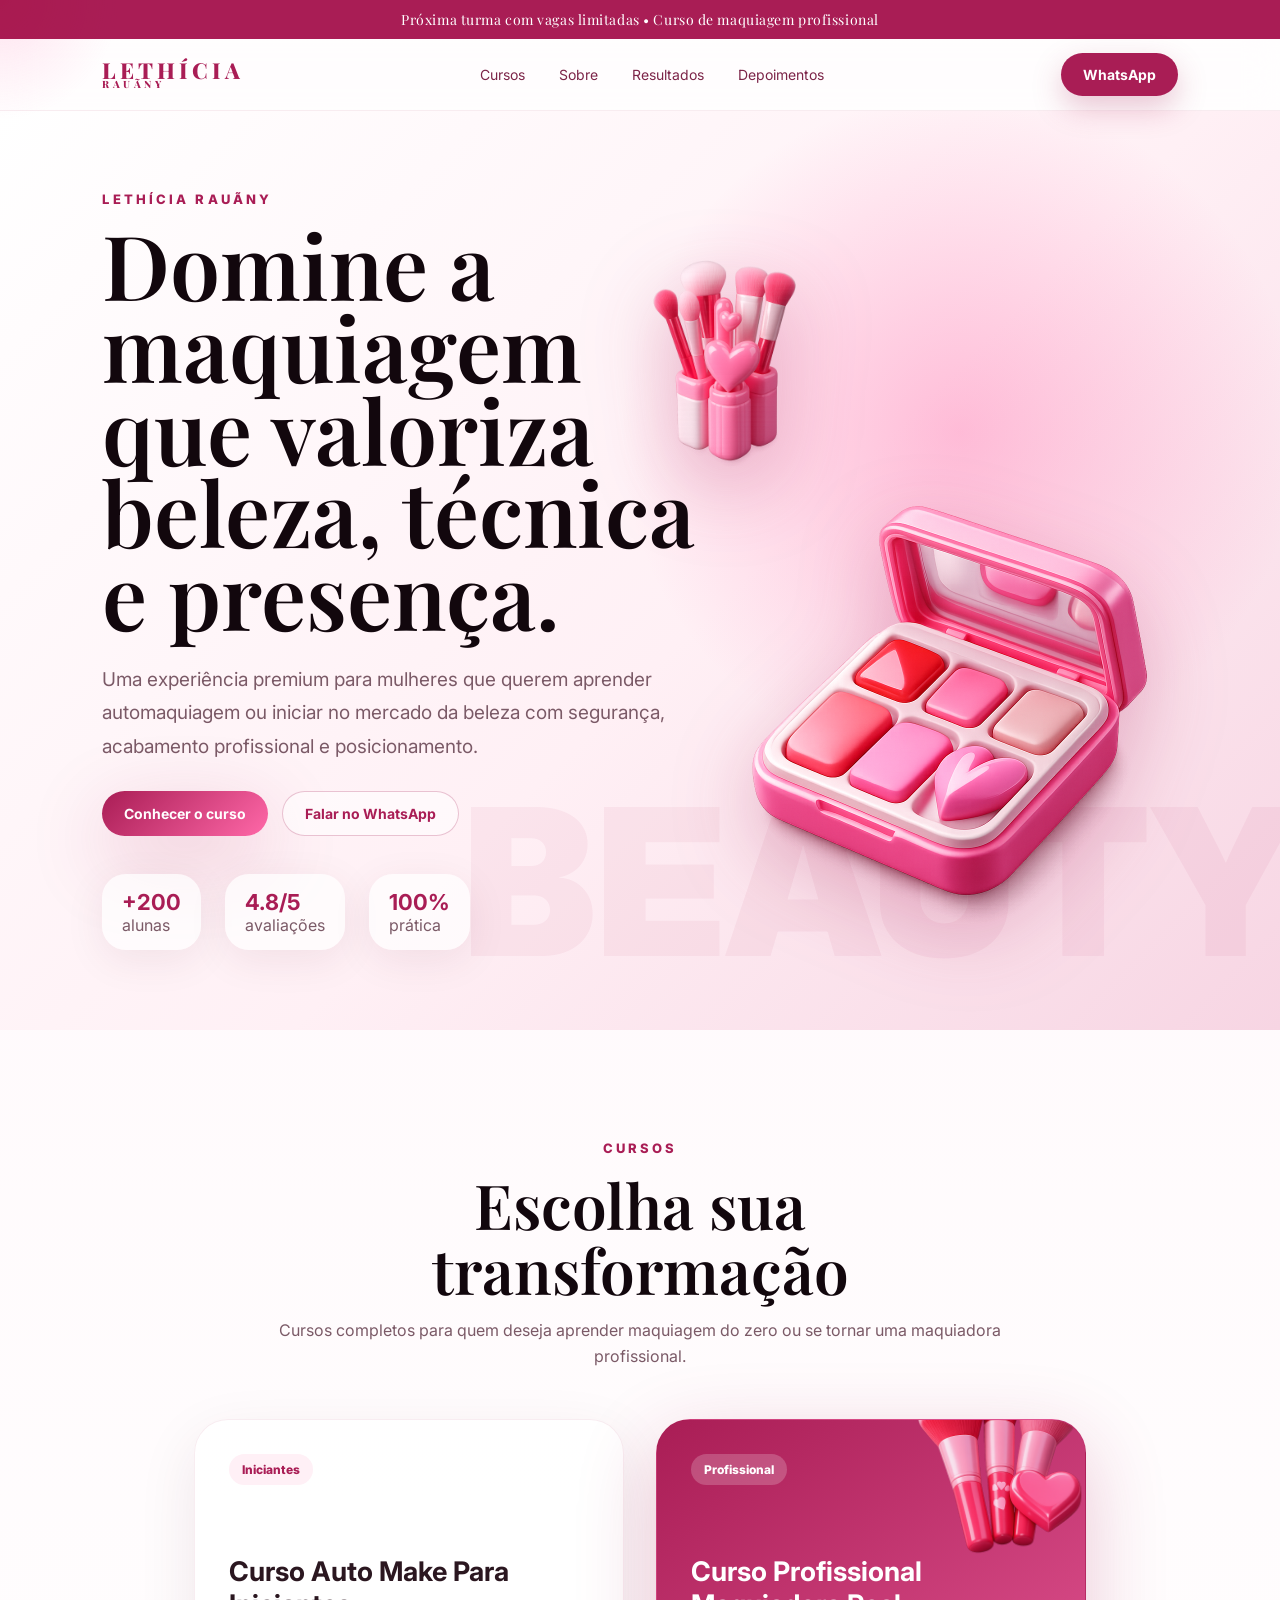
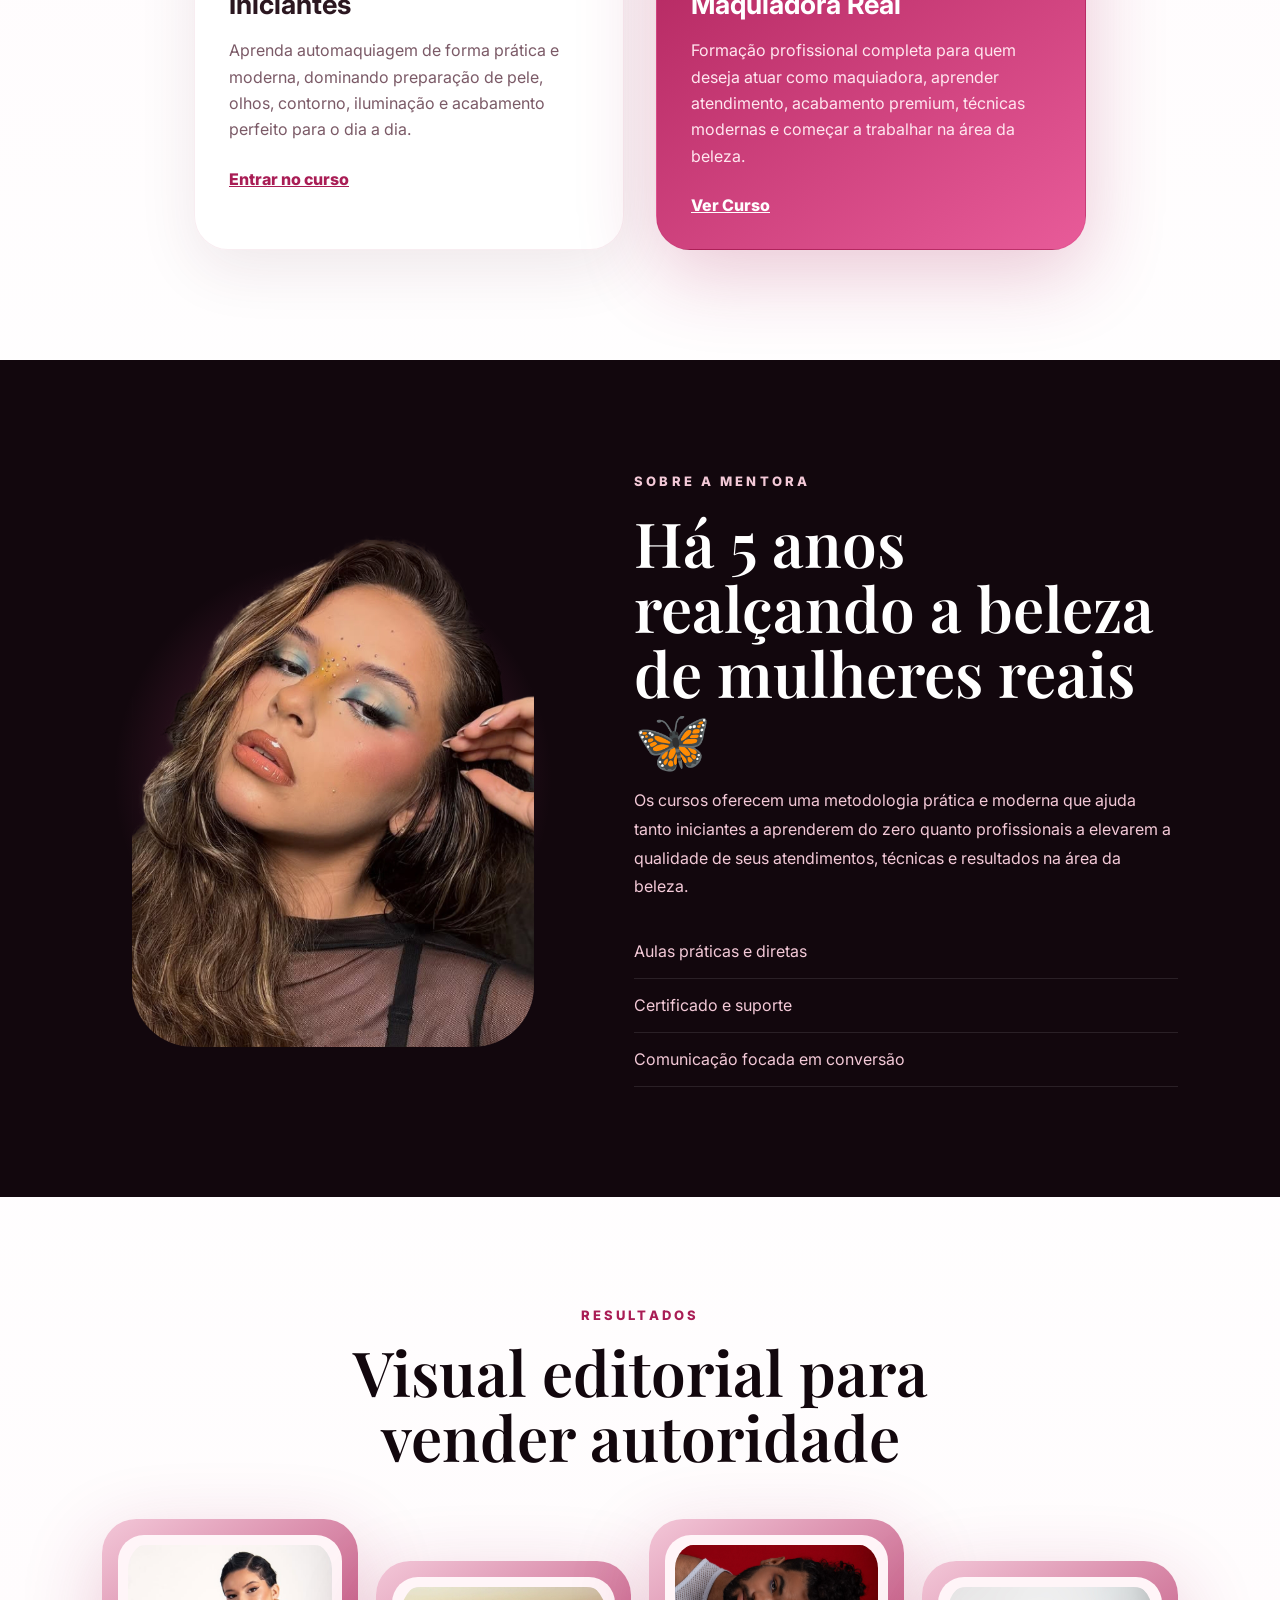
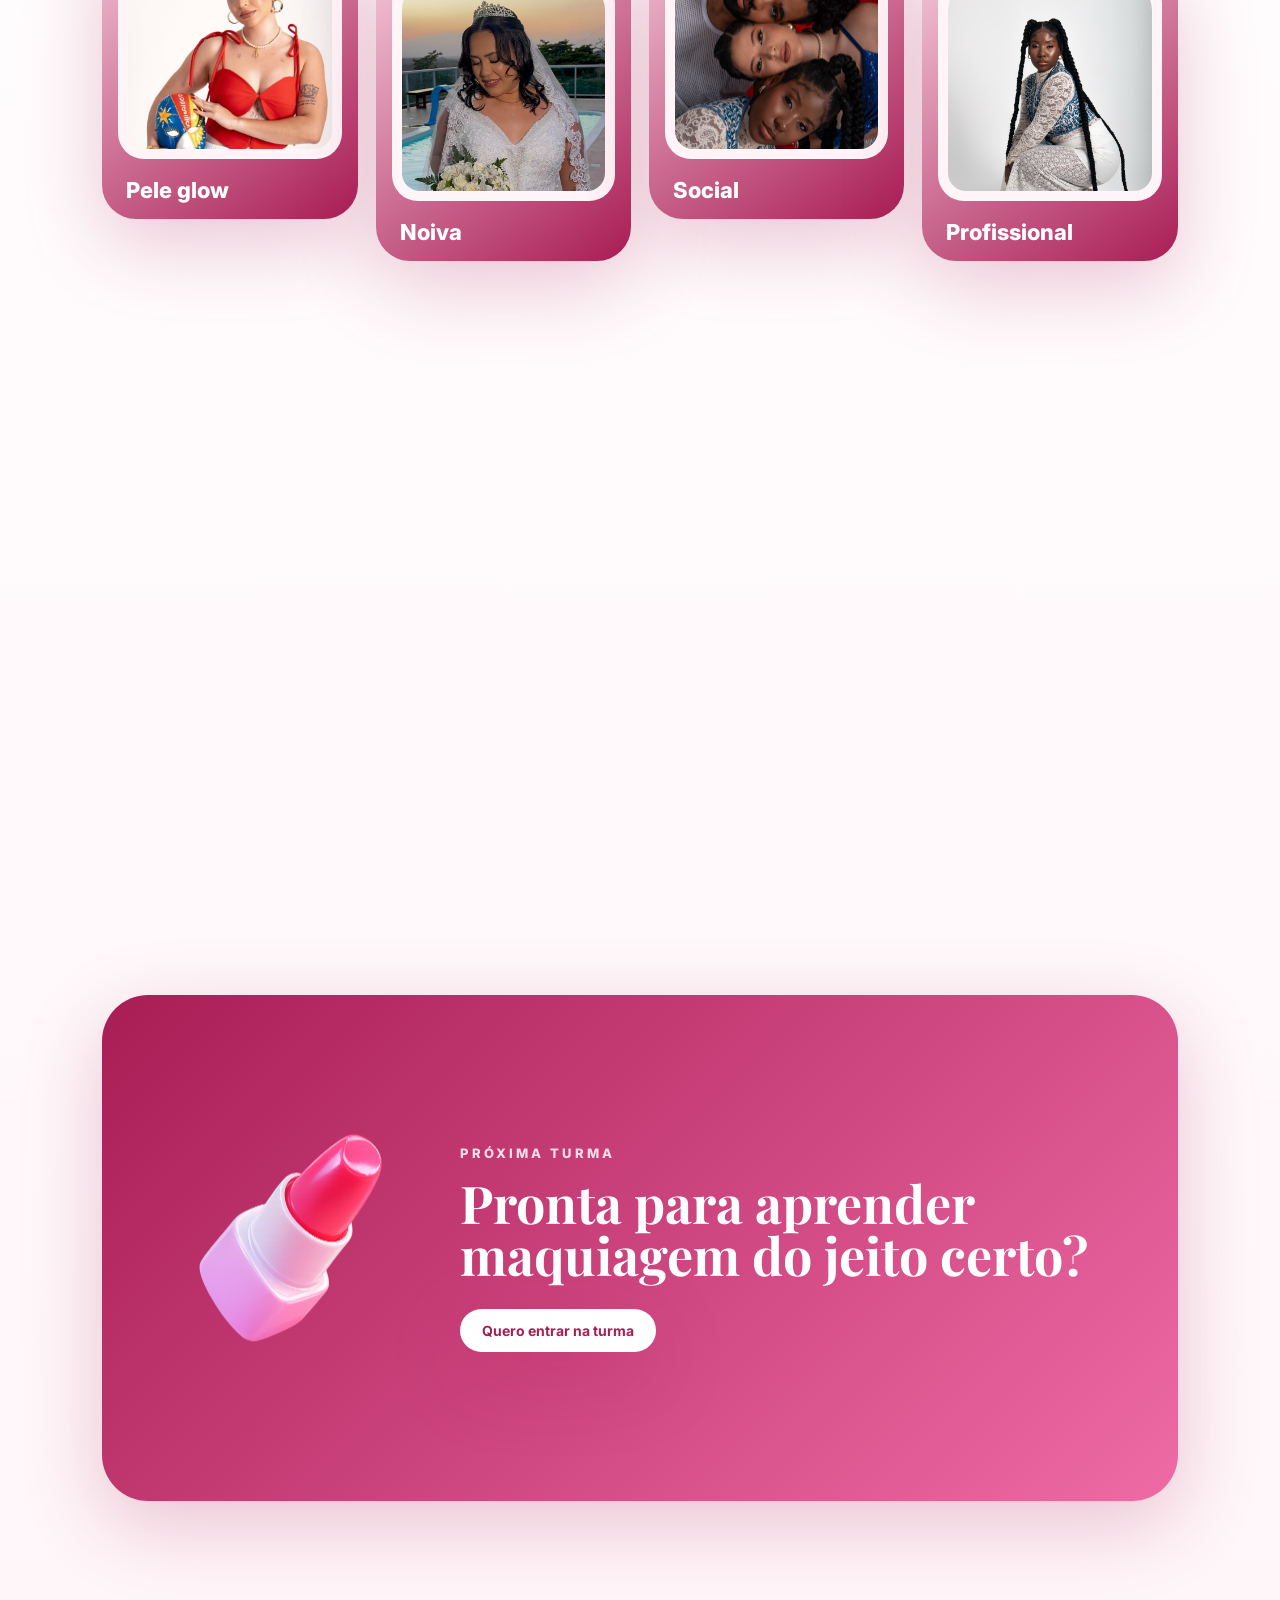
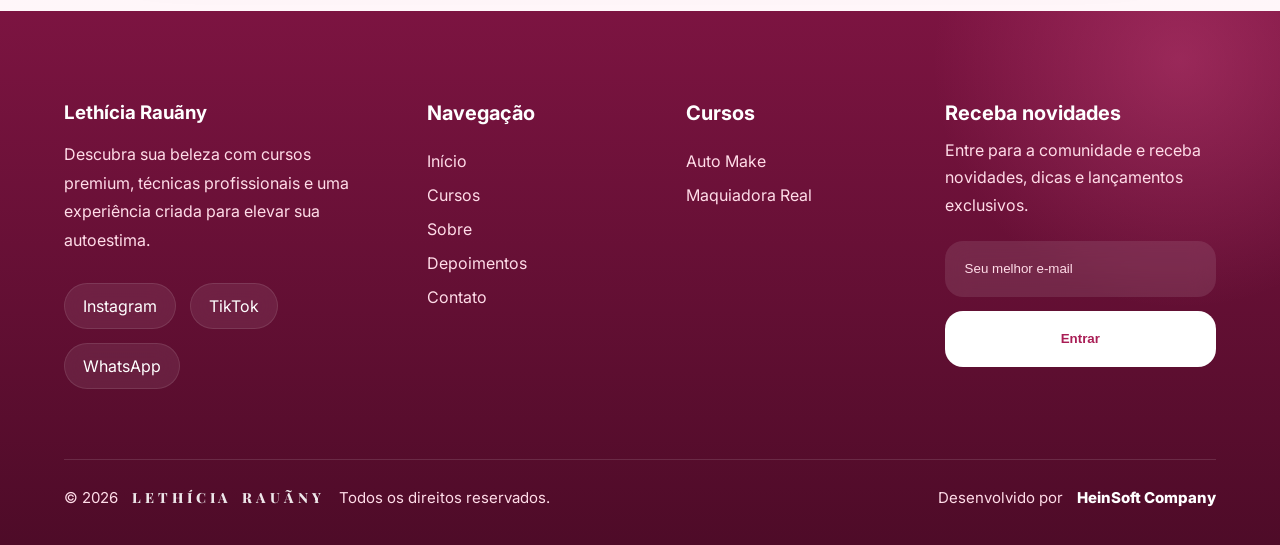
==== commit f79a3f70: "Upload File / Images" ====
--- a/index.html
+++ b/index.html
@@ -69,7 +69,7 @@
           class="float-img brushes"
         />
         <img
-          src="assets/paleta-3d.png"
+          src="assets/pinceis.svg"
           alt="Paleta 3D"
           class="float-img palette"
         />
@@ -83,7 +83,7 @@
             acabamento profissional e posicionamento.
           </p>
           <div class="hero-actions">
-            <a href="curso.html" class="btn primary">Conhecer o curso</a>
+            <a href="#cursos" class="btn primary">Conhecer o curso</a>
             <a href="https://wa.me/5500000000000" class="btn secondary"
               >Falar no WhatsApp</a
             >
@@ -174,10 +174,45 @@
           <h2>Visual editorial para vender autoridade</h2>
         </div>
         <div class="gallery">
-          <div class="gallery-card reveal">Pele glow</div>
-          <div class="gallery-card reveal">Noiva</div>
-          <div class="gallery-card reveal">Social</div>
-          <div class="gallery-card reveal">Profissional</div>
+          <div class="gallery-card reveal">
+            <div class="gallery-image">
+              <img
+                src="assets/glow.svg"
+                alt="Resultado de maquiagem pele glow"
+              />
+            </div>
+            <span>Pele glow</span>
+          </div>
+
+          <div class="gallery-card reveal">
+            <div class="gallery-image">
+              <img
+                src="assets/noiva.svg"
+                alt="Resultado de maquiagem para noiva"
+              />
+            </div>
+            <span>Noiva</span>
+          </div>
+
+          <div class="gallery-card reveal">
+            <div class="gallery-image">
+              <img
+                src="/assets/social.svg"
+                alt="Resultado de maquiagem social"
+              />
+            </div>
+            <span>Social</span>
+          </div>
+
+          <div class="gallery-card reveal">
+            <div class="gallery-image">
+              <img
+                src="assets/profissional.svg"
+                alt="Resultado de maquiagem profissional"
+              />
+            </div>
+            <span>Profissional</span>
+          </div>
         </div>
       </section>
 
@@ -208,8 +243,8 @@
         </div>
       </section>
 
-      <section class="final-cta reveal">
-        <img src="assets/paleta-3d.png" alt="Paleta 3D" />
+      <section class="final-cta reveal" id="cta">
+        <img src="assets/batom.svg" alt="Paleta 3D" />
         <div>
           <p class="eyebrow">Próxima turma</p>
           <h2>Pronta para aprender maquiagem do jeito certo?</h2>
@@ -223,9 +258,9 @@
 
       <div class="footer-top">
         <div class="footer-brand">
-          <h2>Moon Beauty</h2>
-
-          <p>
+        <h3>Lethícia Rauãny</h3>
+
+          <p style="margin-top: 5%;">
             Descubra sua beleza com cursos premium, técnicas profissionais e uma
             experiência criada para elevar sua autoestima.
           </p>
@@ -241,10 +276,10 @@
           <h3>Navegação</h3>
 
           <a href="#">Início</a>
-          <a href="#">Cursos</a>
-          <a href="#">Transformações</a>
-          <a href="#">Depoimentos</a>
-          <a href="#">Contato</a>
+          <a href="#cursos">Cursos</a>
+          <a href="#sobre">Sobre</a>
+          <a href="#depoimentos">Depoimentos</a>
+          <a href="#cta">Contato</a>
         </div>
 
         <div class="footer-links">
--- a/assets/styles.css
+++ b/assets/styles.css
@@ -331,6 +331,7 @@
   font-family:
     Playfair Display,
     serif;
+    font-weight: 600;
   font-size: clamp(46px, 7vw, 92px);
   line-height: 0.92;
   color: var(--dark);
@@ -578,15 +579,45 @@
   height: 300px;
   border-radius: 34px;
   background: linear-gradient(145deg, #f3c7d8, #a91d55);
+
   display: flex;
-  align-items: flex-end;
-  padding: 24px;
+  flex-direction: column;
+  justify-content: space-between;
+  align-items: stretch;
+  padding: 16px;
+  box-shadow: var(--shadow);
+  transition: 0.35s;
+}
+
+.gallery-image {
+  width: 100%;
+  flex: 1;
+
+  padding: 10px;
+
+  border-radius: 26px;
+  background: var(--soft);
+
+  overflow: hidden;
+}
+
+.gallery-image img {
+  width: 100%;
+  height: 100%;
+
+  object-fit: cover;
+  object-position: center 10%;
+  border-radius: 18px;
+}
+
+.gallery-card span {
+  margin-top: 18px;
+  padding-left: 8px;
   color: #fff;
   font-weight: 800;
   font-size: 22px;
-  box-shadow: var(--shadow);
-  transition: 0.35s;
-}
+}
+
 .gallery-card:nth-child(even) {
   margin-top: 42px;
 }
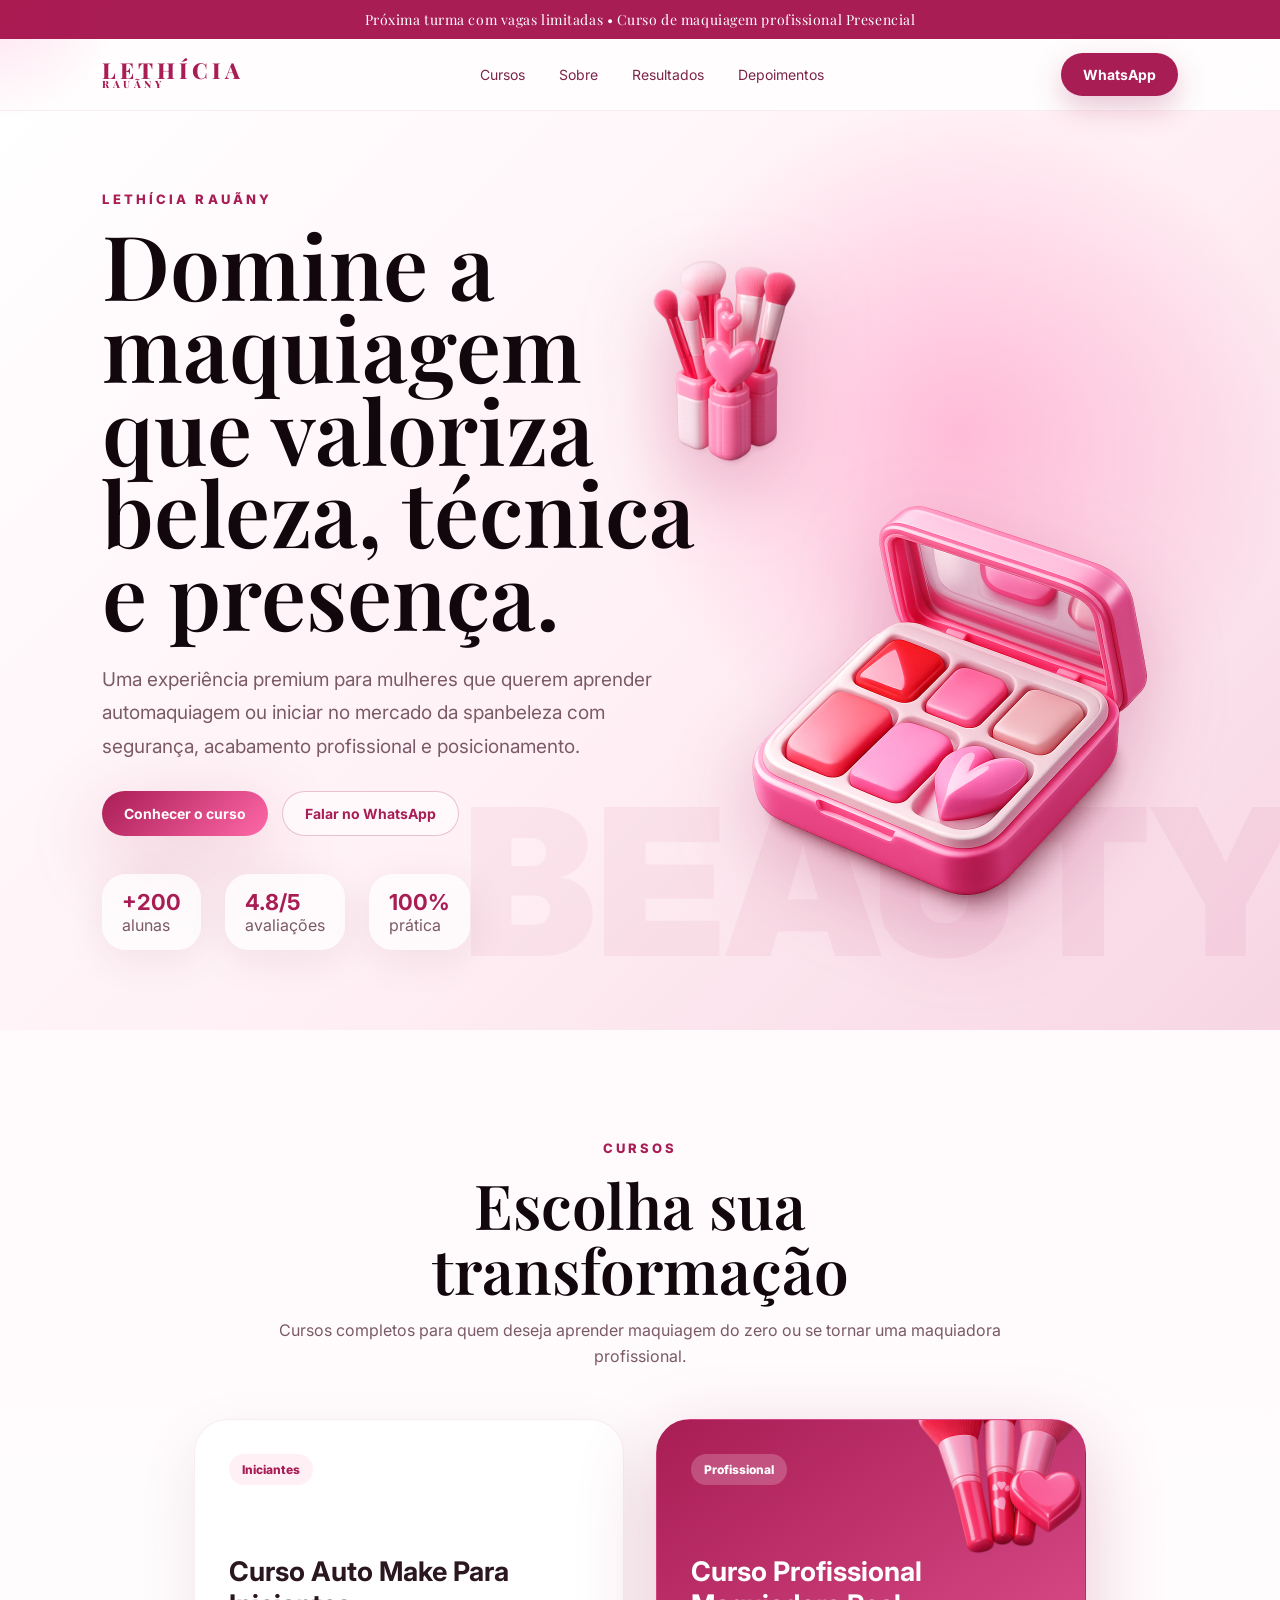
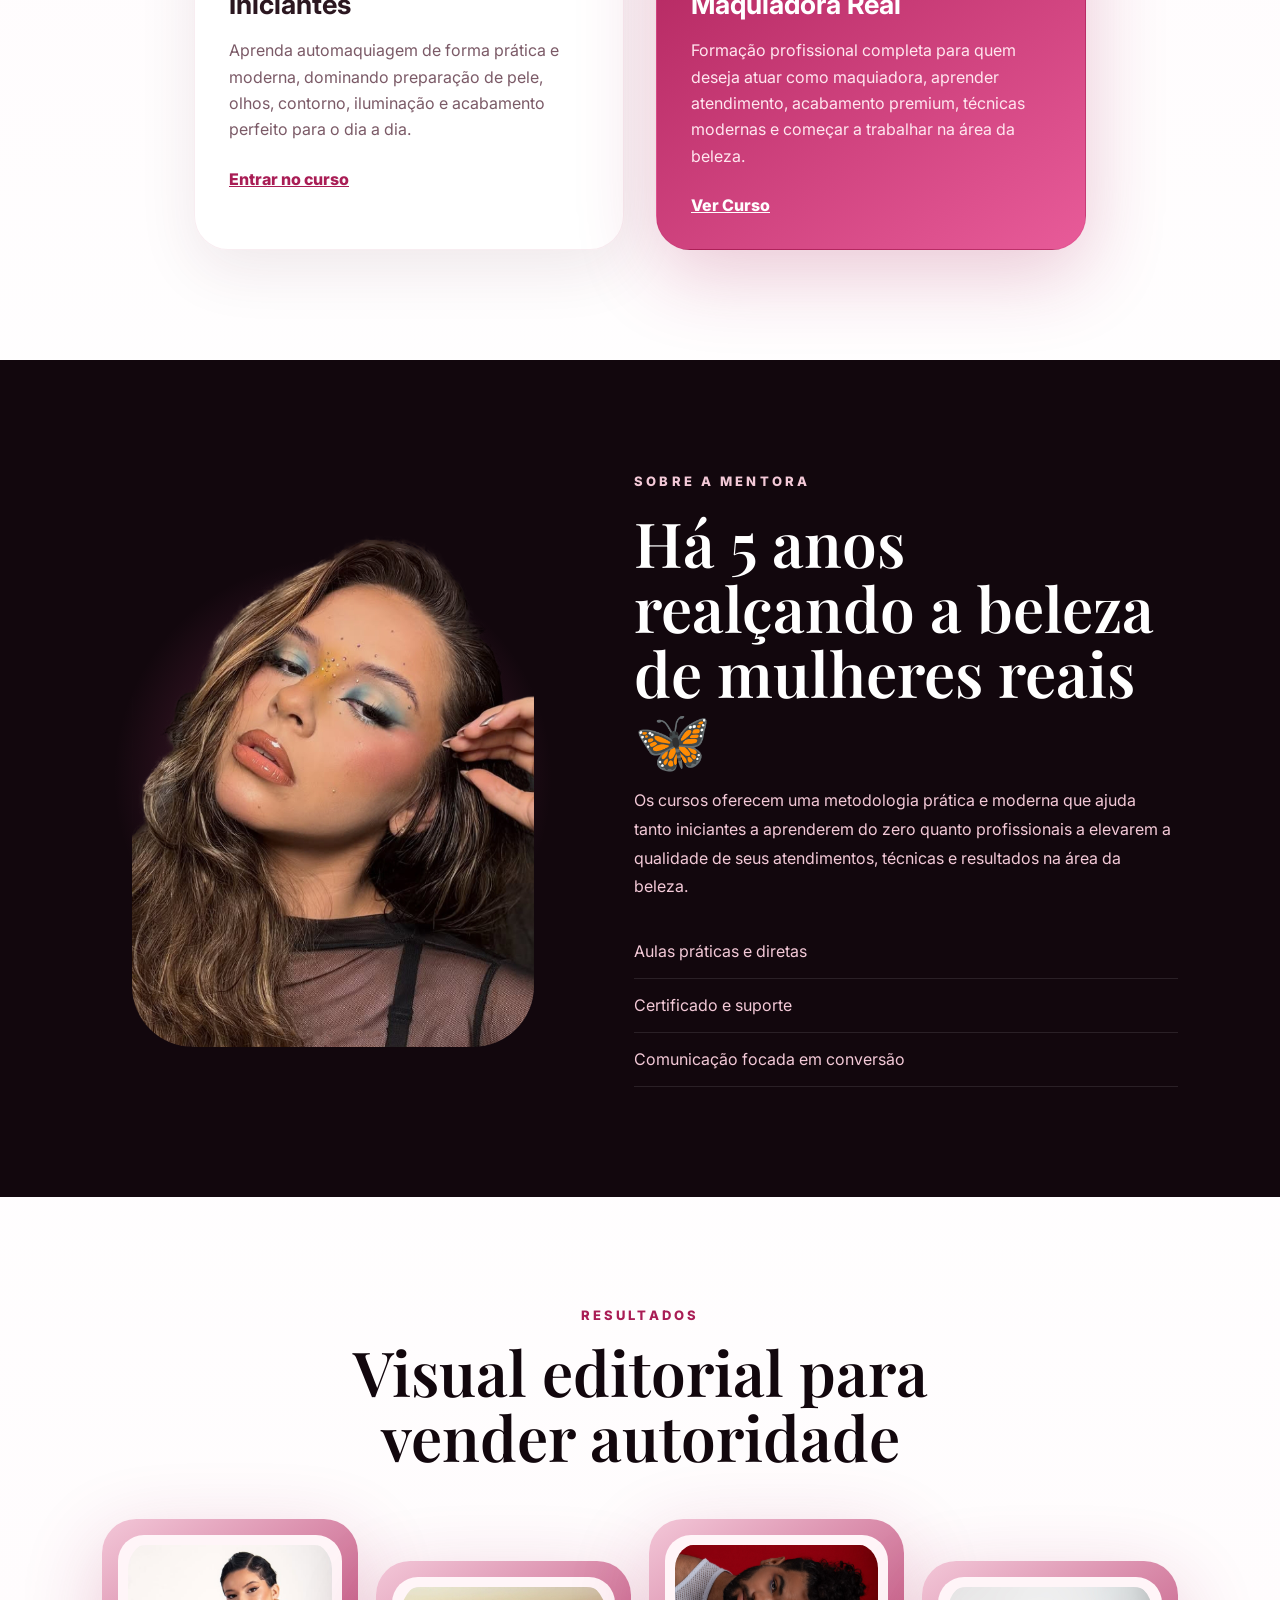
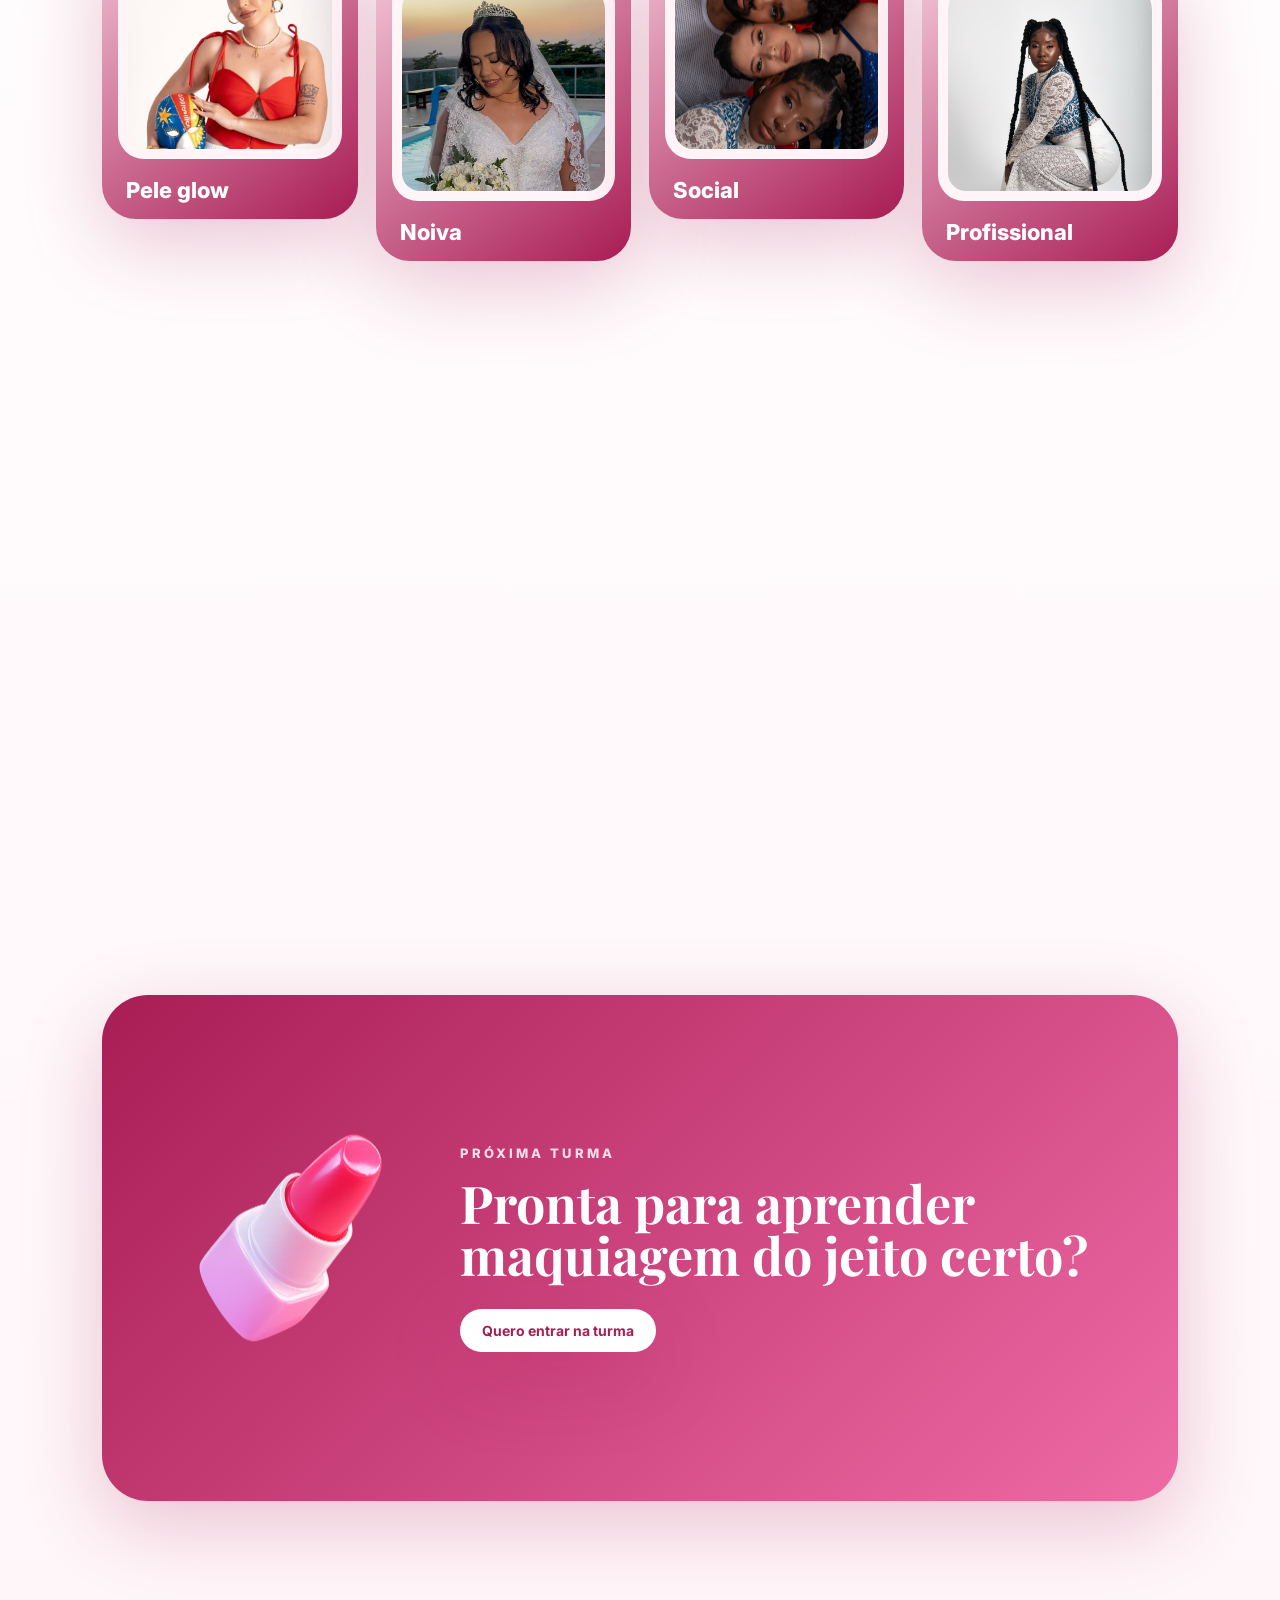
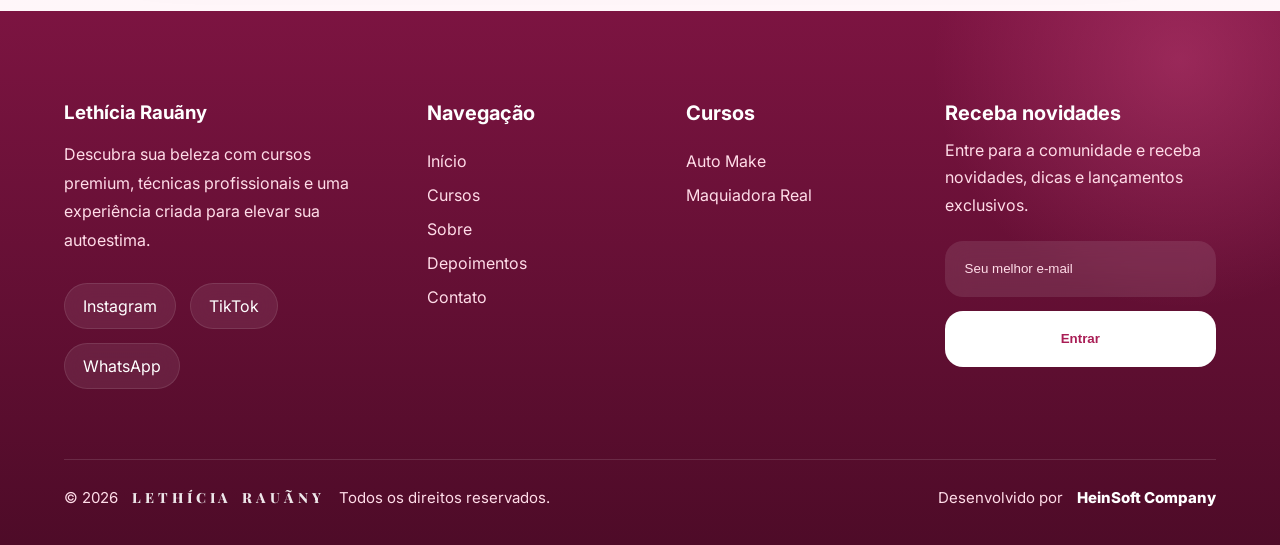
==== commit fc3c5dc5: "Upload Files @media" ====
--- a/index.html
+++ b/index.html
@@ -16,11 +16,14 @@
     <div class="cursor-glow"></div>
 
     <header class="topbar">
-      Próxima turma com vagas limitadas • Curso de maquiagem profissional
+      <a href="#cta"
+        >Próxima turma com vagas limitadas • Curso de maquiagem profissional
+        Presencial</a
+      >
     </header>
 
     <nav class="nav">
-      <a href="#index.html" class="brand">
+      <a href="#" class="brand">
         <span>LETHÍCIA</span>
         <small>RAUÃNY</small>
       </a>
@@ -45,7 +48,7 @@
       </div>
 
       <a
-        href="https://wa.me/5500000000000"
+        href="https://wa.me/5581996267591"
         class="nav-cta"
         target="_blank"
         rel="noopener noreferrer"
@@ -76,15 +79,23 @@
 
         <div class="hero-content reveal">
           <p class="eyebrow">Lethícia Rauãny</p>
-          <h1>Domine a maquiagem que valoriza beleza, técnica e presença.</h1>
+          <h1>
+            Domine a maquiagem que valoriza <span class="blur">beleza</span>,
+            <span class="blur">técnica</span> e
+            <span class="blur">presença.</span>
+          </h1>
           <p class="hero-text">
             Uma experiência premium para mulheres que querem aprender
-            automaquiagem ou iniciar no mercado da beleza com segurança,
+            automaquiagem ou iniciar no mercado da spanbeleza com segurança,
             acabamento profissional e posicionamento.
           </p>
           <div class="hero-actions">
             <a href="#cursos" class="btn primary">Conhecer o curso</a>
-            <a href="https://wa.me/5500000000000" class="btn secondary"
+            <a
+              href="https://wa.me/5581996267591"
+              class="btn secondary"
+              target="_blank"
+              rel="noopener noreferrer"
               >Falar no WhatsApp</a
             >
           </div>
@@ -248,7 +259,14 @@
         <div>
           <p class="eyebrow">Próxima turma</p>
           <h2>Pronta para aprender maquiagem do jeito certo?</h2>
-          <a href="curso.html" class="btn primary">Quero entrar na turma</a>
+          <a
+            href="https://wa.me/5581996267591?text=Ol%C3%A1%2C%20quero%20entrar%20na%20turma%21"
+            class="btn primary"
+            target="_blank"
+            rel="noopener noreferrer"
+          >
+            Quero entrar na turma
+          </a>
         </div>
       </section>
     </main>
@@ -258,9 +276,9 @@
 
       <div class="footer-top">
         <div class="footer-brand">
-        <h3>Lethícia Rauãny</h3>
-
-          <p style="margin-top: 5%;">
+          <h3>Lethícia Rauãny</h3>
+
+          <p style="margin-top: 5%">
             Descubra sua beleza com cursos premium, técnicas profissionais e uma
             experiência criada para elevar sua autoestima.
           </p>
--- a/assets/styles.css
+++ b/assets/styles.css
@@ -116,109 +116,6 @@
   display: none;
 }
 
-@media (max-width: 900px) {
-  .nav {
-    position: sticky;
-    top: 0;
-    overflow: visible;
-  }
-
-  .nav-links {
-    position: absolute;
-    top: 82px;
-    left: 5%;
-    right: 5%;
-    z-index: 999;
-
-    display: flex !important;
-    flex-direction: column;
-    gap: 14px;
-
-    padding: 18px;
-    border-radius: 32px;
-
-    background: linear-gradient(
-      180deg,
-      rgba(255, 245, 248, 0.96),
-      rgba(255, 236, 243, 0.92)
-    );
-
-    backdrop-filter: blur(22px);
-    border: 1px solid rgba(169, 29, 85, 0.1);
-
-    box-shadow:
-      0 25px 80px rgba(169, 29, 85, 0.12),
-      inset 0 1px 0 rgba(255, 255, 255, 0.7);
-
-    opacity: 0;
-    visibility: hidden;
-    pointer-events: none;
-
-    transform: translateY(-12px) scale(0.98);
-    transition: 0.35s;
-  }
-
-  .nav-links.active {
-    opacity: 1;
-    visibility: visible;
-    pointer-events: auto;
-    transform: translateY(0) scale(1);
-  }
-
-  .nav-links a {
-    position: relative;
-
-    display: flex;
-    align-items: center;
-    justify-content: center;
-
-    min-height: 72px;
-    padding: 0 24px;
-
-    border-radius: 32px;
-    background: linear-gradient(
-      180deg,
-      rgba(255, 245, 248, 0.96),
-      rgba(255, 236, 243, 0.92)
-    );
-
-    color: #ee4d90;
-
-    font-size: 18px;
-    font-weight: 600;
-
-    border: 10px solid linear-gradient(135deg, #a91d55, #d94c8a) !important;
-
-    box-shadow: 0 10px 30px rgba(169, 29, 85, 0.12);
-
-    transition: 0.35s;
-  }
-
-  .nav-links a:hover {
-    transform: translateY(-2px) scale(1.01);
-    background: #fff0f6;
-  }
-
-  .nav-links a::before,
-  .nav-links a::after {
-    display: none;
-  }
-
-  .mobile-whatsapp {
-    background: linear-gradient(135deg, #a91d55, #d94c8a) !important;
-    color: #fff !important;
-    border: none !important;
-  }
-
-  .nav .nav-cta {
-    display: none !important;
-  }
-
-  .menu-toggle {
-    display: flex;
-  }
-}
-
 .brand {
   line-height: 0.85;
   color: var(--wine);
@@ -880,41 +777,6 @@
   display:none;
 }
 
-@media(max-width:900px){
-
-  .footer-bottom{
-    flex-direction:column;
-    text-align:center;
-  }
-
-  .footer-bottom p{
-    justify-content:center;
-    flex-wrap:wrap;
-  }
-
-}
-
-/* RESPONSIVO */
-
-@media (max-width: 900px) {
-  .footer {
-    padding: 70px 5% 40px;
-  }
-
-  .footer-top {
-    grid-template-columns: 1fr;
-    gap: 40px;
-  }
-
-  .footer-brand h2 {
-    font-size: 34px;
-  }
-
-  .footer-bottom {
-    flex-direction: column;
-    text-align: center;
-  }
-}
 .course-page {
   background: linear-gradient(180deg, #13060d 0%, #3b1024 42%, #fff5f8 42%);
 }
@@ -1011,13 +873,133 @@
   opacity: 1;
   transform: translateY(0);
 }
+
 @media (max-width: 900px) {
   .nav {
+    position: sticky;
+    top: 0;
+    overflow: visible;
     padding: 0 5%;
   }
+
   .nav-links {
+    position: absolute;
+    top: 82px;
+    left: 5%;
+    right: 5%;
+    z-index: 999;
+
+    display: flex !important;
+    flex-direction: column;
+    gap: 14px;
+
+    padding: 18px;
+    border-radius: 32px;
+
+    background: linear-gradient(
+      180deg,
+      rgba(255, 245, 248, 0.96),
+      rgba(255, 236, 243, 0.92)
+    );
+
+    backdrop-filter: blur(22px);
+    border: 1px solid rgba(169, 29, 85, 0.1);
+
+    box-shadow:
+      0 25px 80px rgba(169, 29, 85, 0.12),
+      inset 0 1px 0 rgba(255, 255, 255, 0.7);
+
+    opacity: 0;
+    visibility: hidden;
+    pointer-events: none;
+
+    transform: translateY(-12px) scale(0.98);
+    transition: 0.35s;
+  }
+
+  .nav-links.active {
+    opacity: 1;
+    visibility: visible;
+    pointer-events: auto;
+    transform: translateY(0) scale(1);
+  }
+
+  .nav-links a {
+    position: relative;
+
+    display: flex;
+    align-items: center;
+    justify-content: center;
+
+    min-height: 72px;
+    padding: 0 24px;
+
+    border-radius: 32px;
+    background: linear-gradient(
+      180deg,
+      rgba(255, 245, 248, 0.96),
+      rgba(255, 236, 243, 0.92)
+    );
+
+    color: #ee4d90;
+
+    font-size: 18px;
+    font-weight: 600;
+
+    border: 10px solid linear-gradient(135deg, #a91d55, #d94c8a) !important;
+
+    box-shadow: 0 10px 30px rgba(169, 29, 85, 0.12);
+
+    transition: 0.35s;
+  }
+
+  .nav-links a:hover {
+    transform: translateY(-2px) scale(1.01);
+    background: #fff0f6;
+  }
+
+  .nav-links a::before,
+  .nav-links a::after {
     display: none;
   }
+
+  .mobile-whatsapp {
+    background: linear-gradient(135deg, #a91d55, #d94c8a) !important;
+    color: #fff !important;
+    border: none !important;
+  }
+
+  .nav .nav-cta {
+    display: none !important;
+  }
+
+  .menu-toggle {
+    display: flex;
+  }
+
+  .footer {
+    padding: 70px 5% 40px;
+  }
+
+  .footer-top {
+    grid-template-columns: 1fr;
+    gap: 40px;
+  }
+
+  .footer-brand h2 {
+    font-size: 34px;
+  }
+
+  .footer-bottom {
+    flex-direction: column;
+    text-align: center;
+  }
+
+  .footer-bottom p {
+    justify-content: center;
+    flex-wrap: wrap;
+  }
+
   .hero,
   .course-hero,
   .split,
@@ -1025,13 +1007,16 @@
   .offer {
     grid-template-columns: 1fr;
   }
+
   .hero {
     padding: 70px 5%;
     min-height: auto;
   }
+
   .hero-card {
     justify-self: stretch;
   }
+
   .brushes {
     position: relative;
     right: auto;
@@ -1039,34 +1024,50 @@
     width: 90%;
     margin: 20px auto;
   }
+
   .palette {
     top: 80px;
     right: 5%;
     width: 120px;
   }
+
   .course-grid,
   .testimonial-row,
   .module-grid,
   .gallery {
     grid-template-columns: 1fr;
   }
+
   .gallery-card:nth-child(even) {
     margin-top: 0;
   }
+
   .section {
     padding: 70px 5%;
   }
+
+  #conteudo {
+    padding-bottom: 0%;
+  }
+
+  .eyebrow {
+    margin-top: 5%;
+  }
+
   .final-cta {
     margin: 20px 5% 70px;
     padding: 34px;
     grid-template-columns: 1fr;
   }
+
   .final-cta h2 {
     font-size: 36px;
   }
+
   .course-hero {
     padding: 70px 5%;
   }
+
   .course-brush {
     position: relative;
     right: auto;
@@ -1074,13 +1075,16 @@
     width: 90%;
     opacity: 1;
   }
+
   .offer {
     padding-top: 40px;
   }
+
   .topbar {
     font-size: 12px;
   }
+
   .cursor-glow {
     display: none;
   }
-}
+}
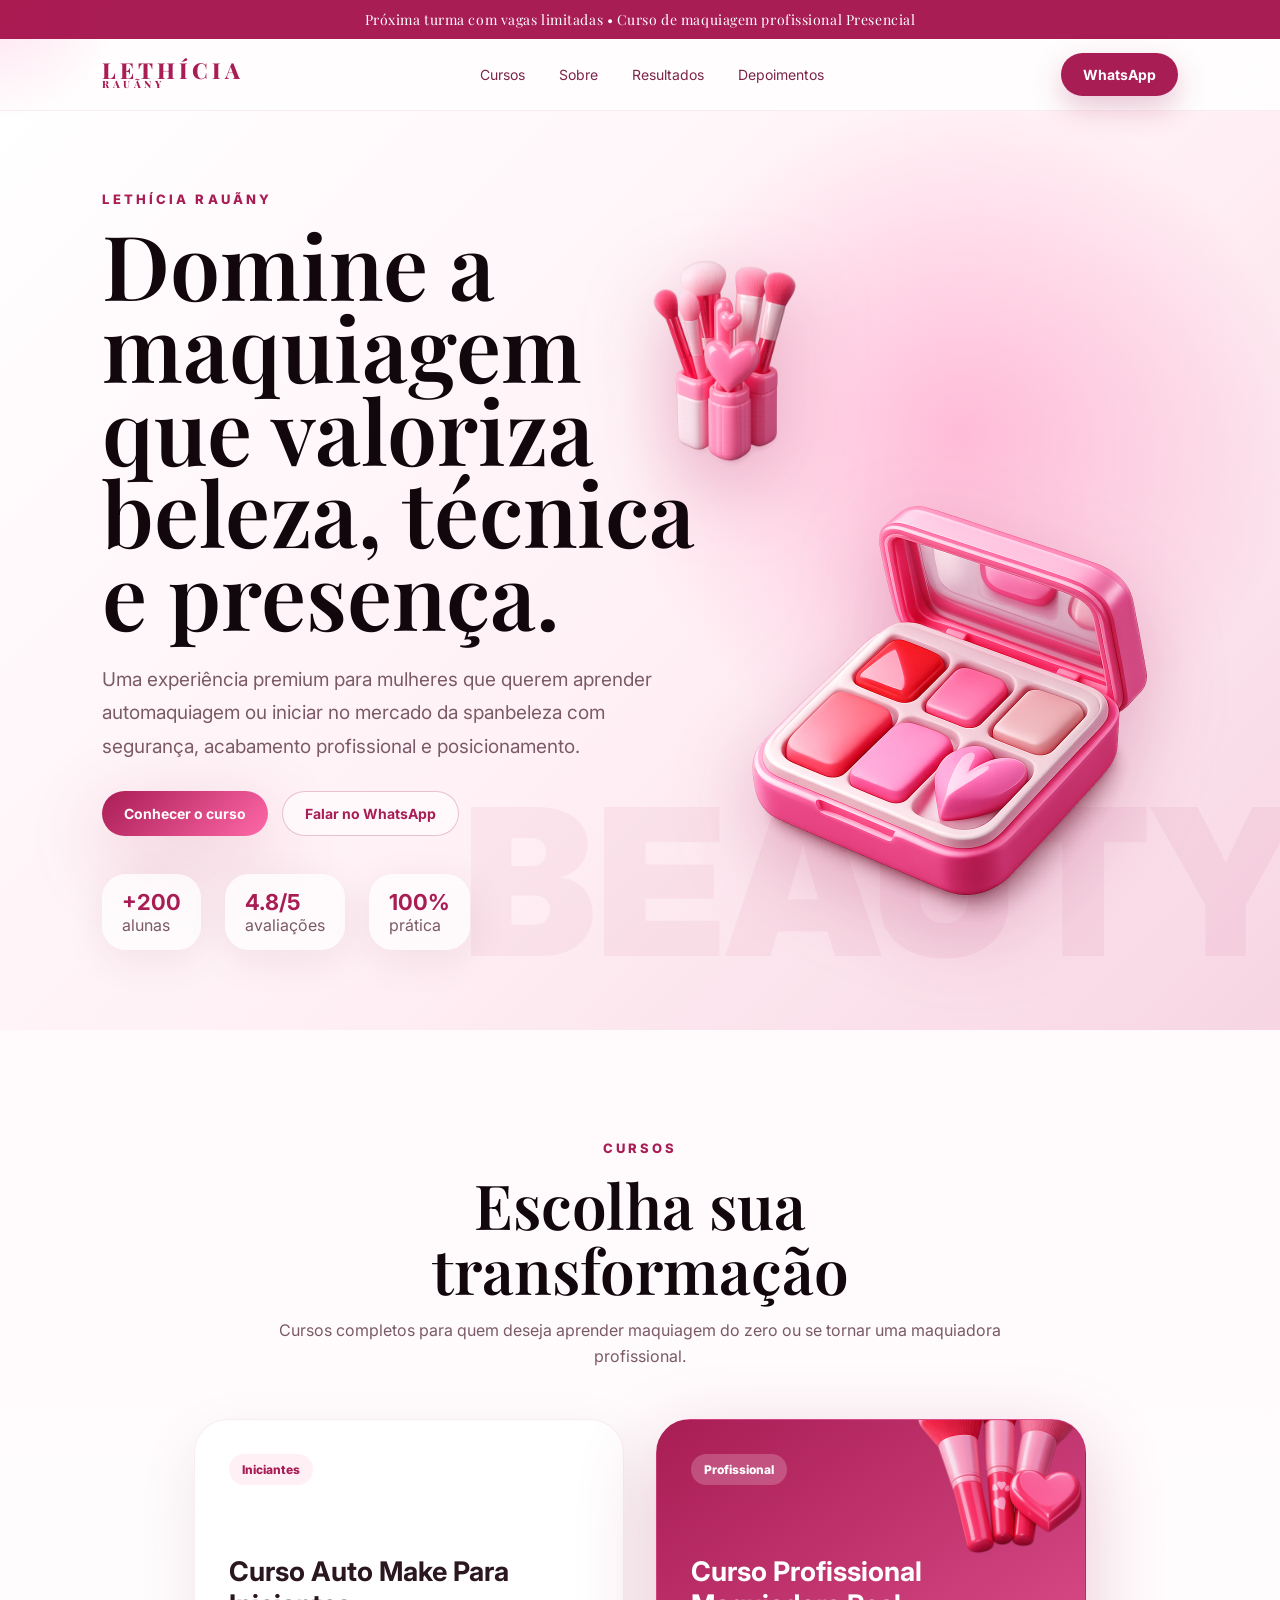
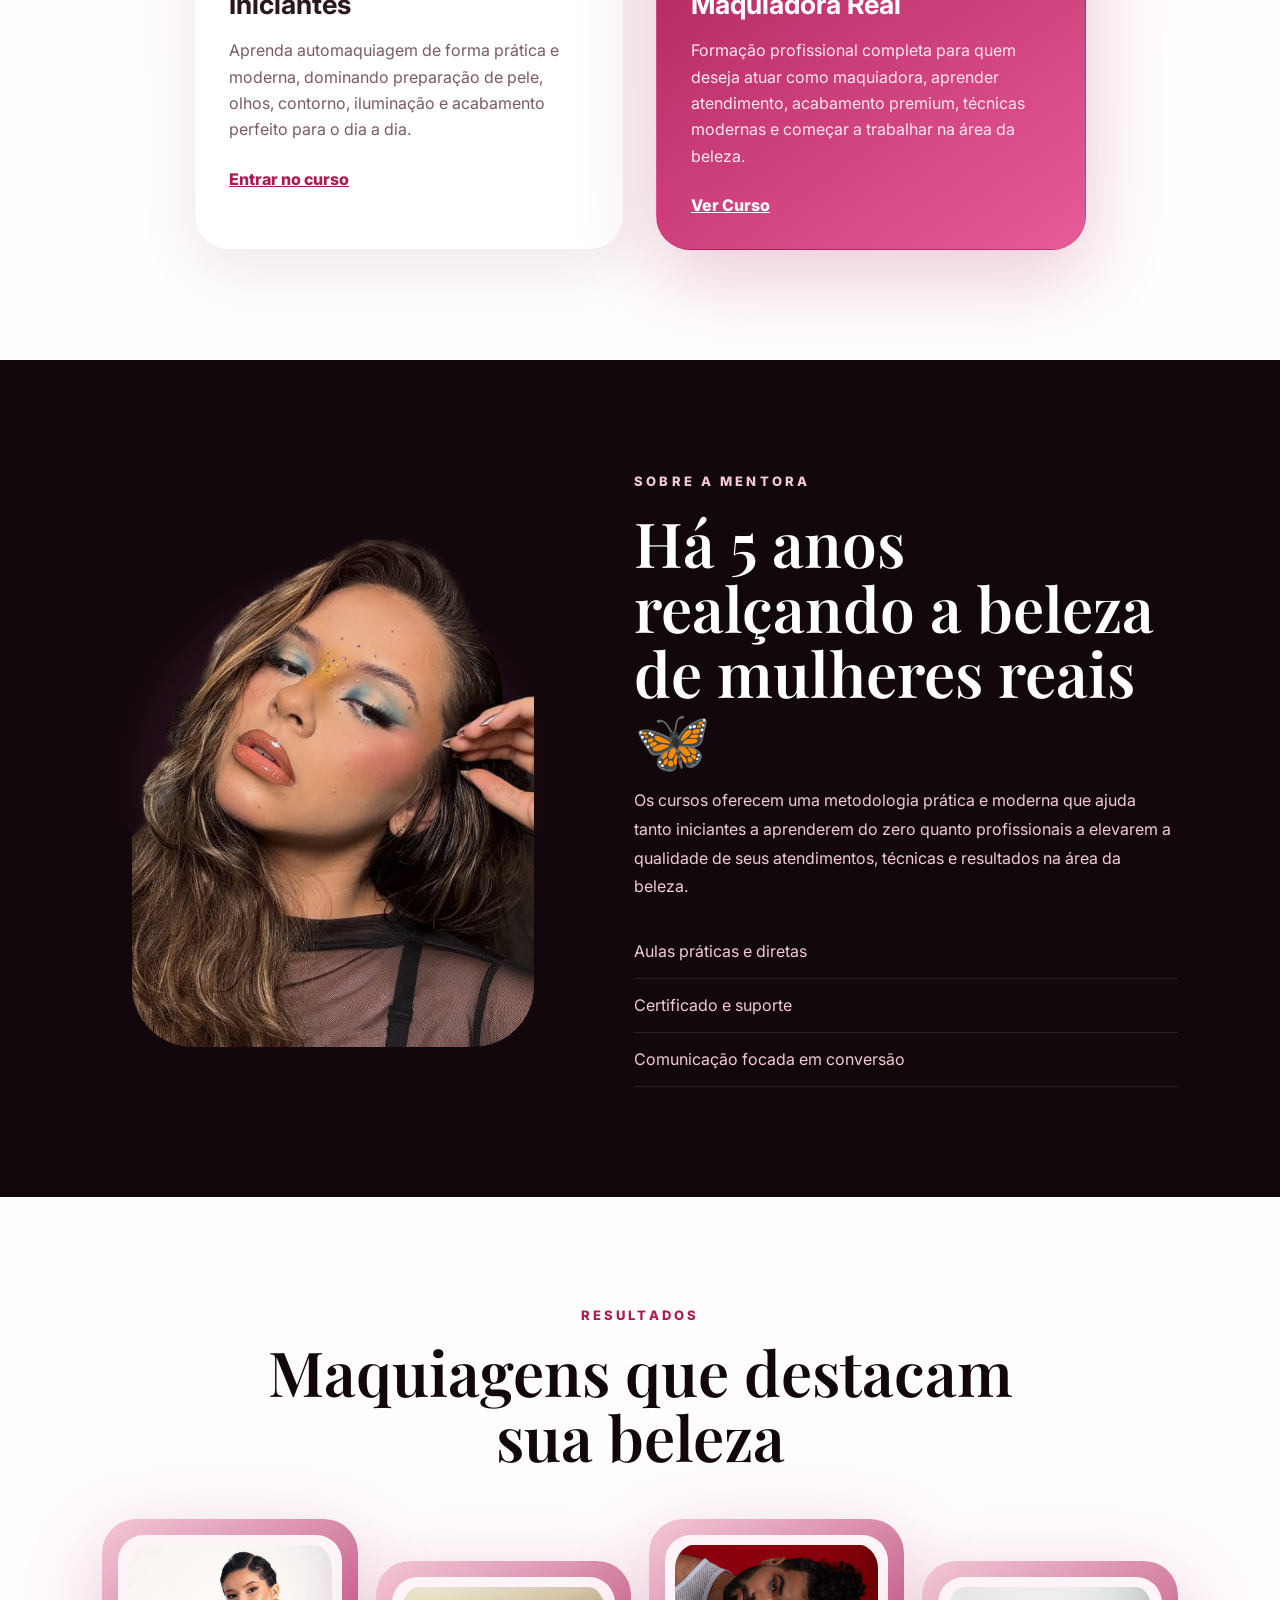
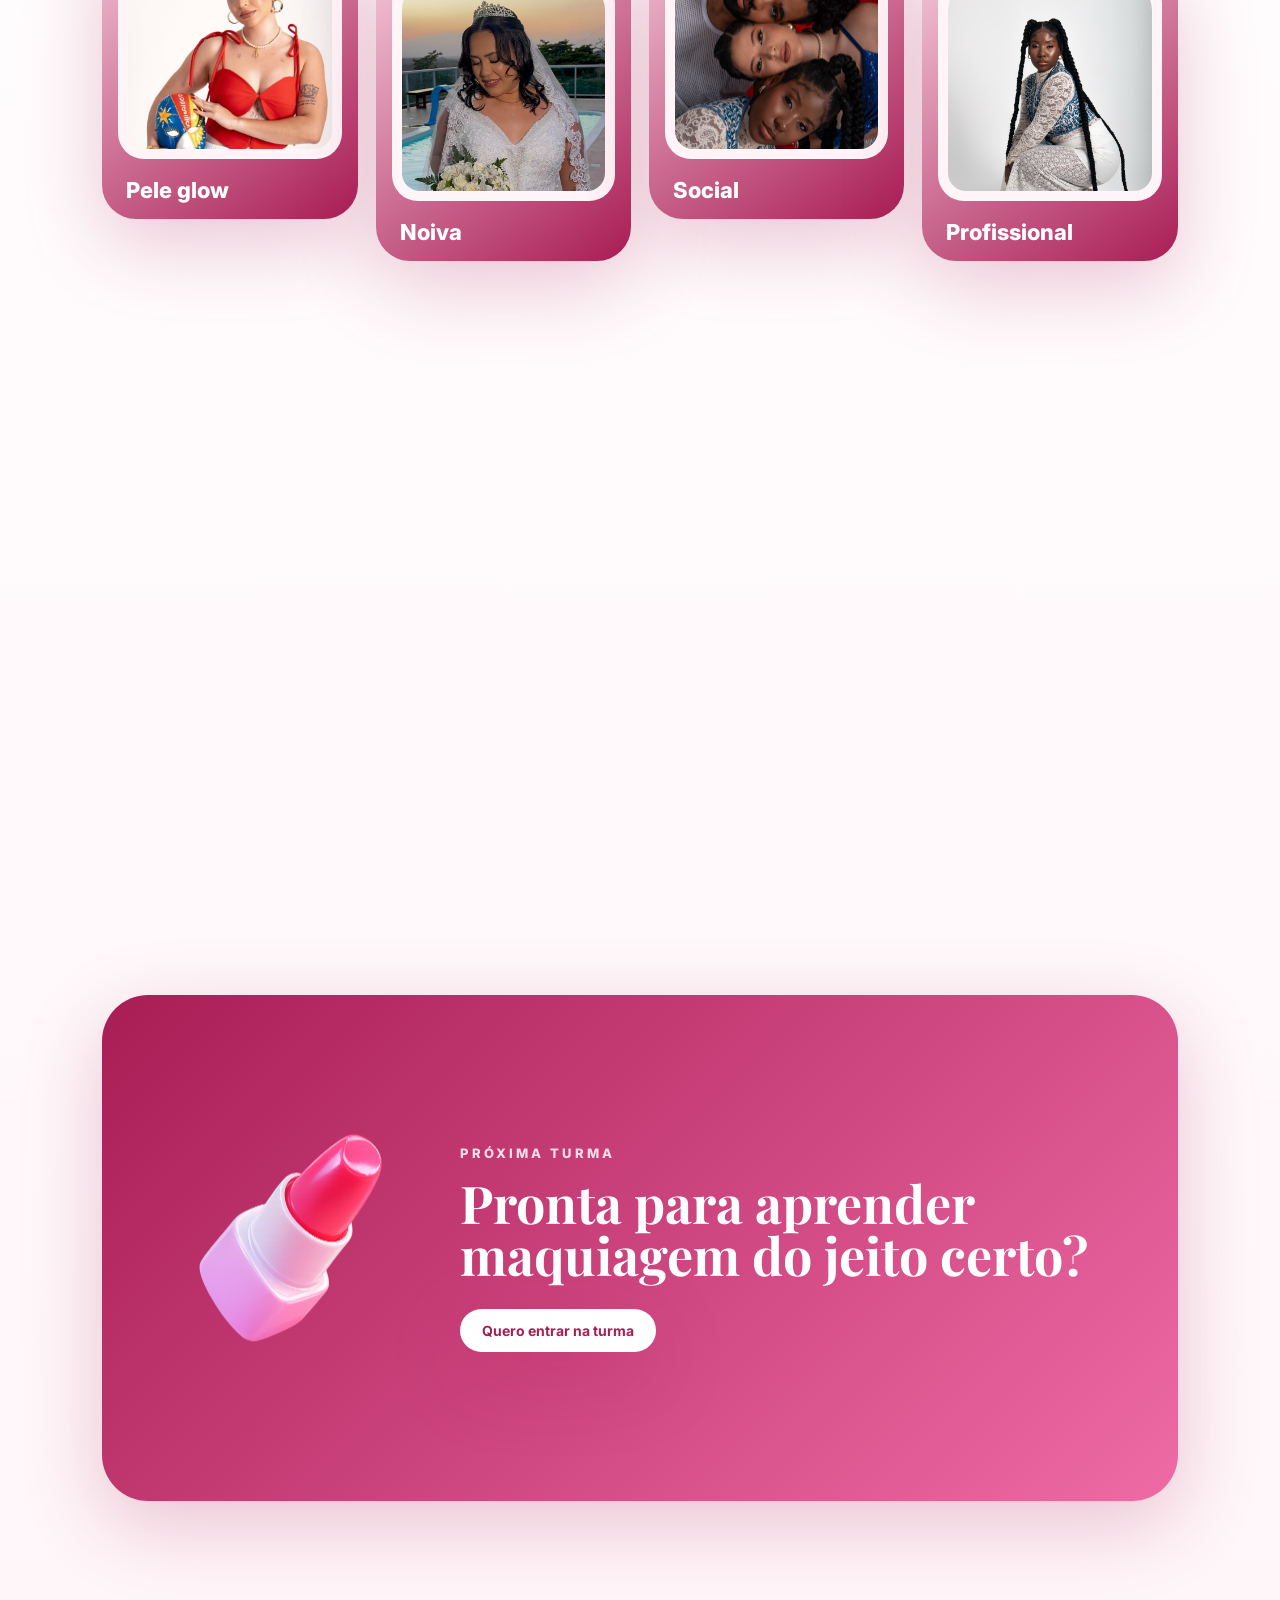
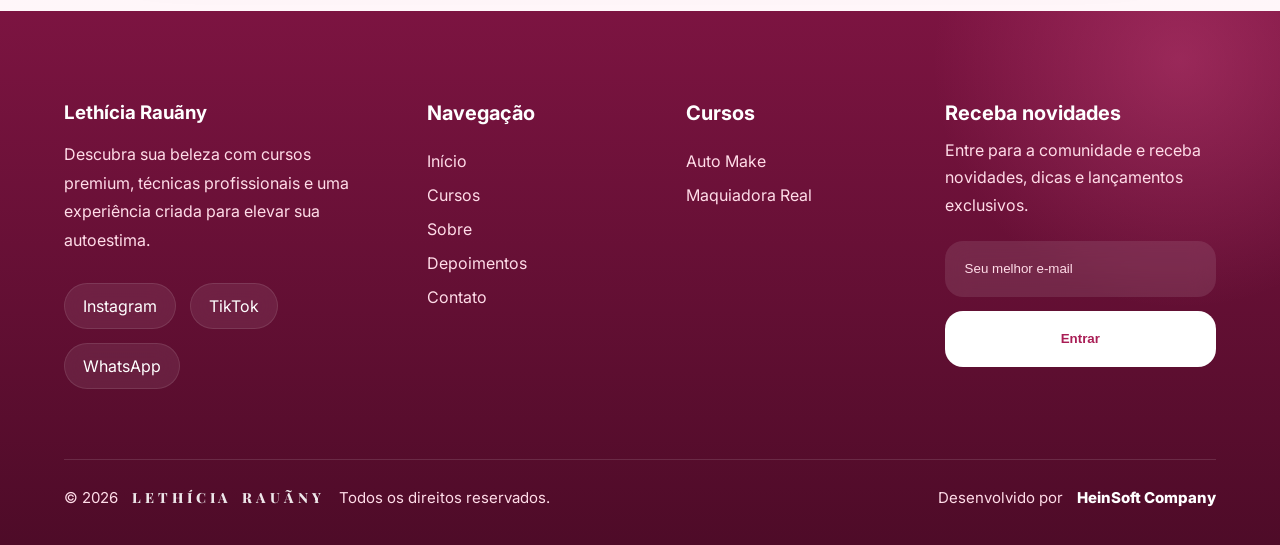
==== commit f4a5d68d: "Sectiob Results H2" ====
--- a/index.html
+++ b/index.html
@@ -182,7 +182,7 @@
       <section class="section results" id="resultados">
         <div class="section-head reveal">
           <p class="eyebrow">Resultados</p>
-          <h2>Visual editorial para vender autoridade</h2>
+          <h2>Maquiagens que destacam sua beleza</h2>
         </div>
         <div class="gallery">
           <div class="gallery-card reveal">
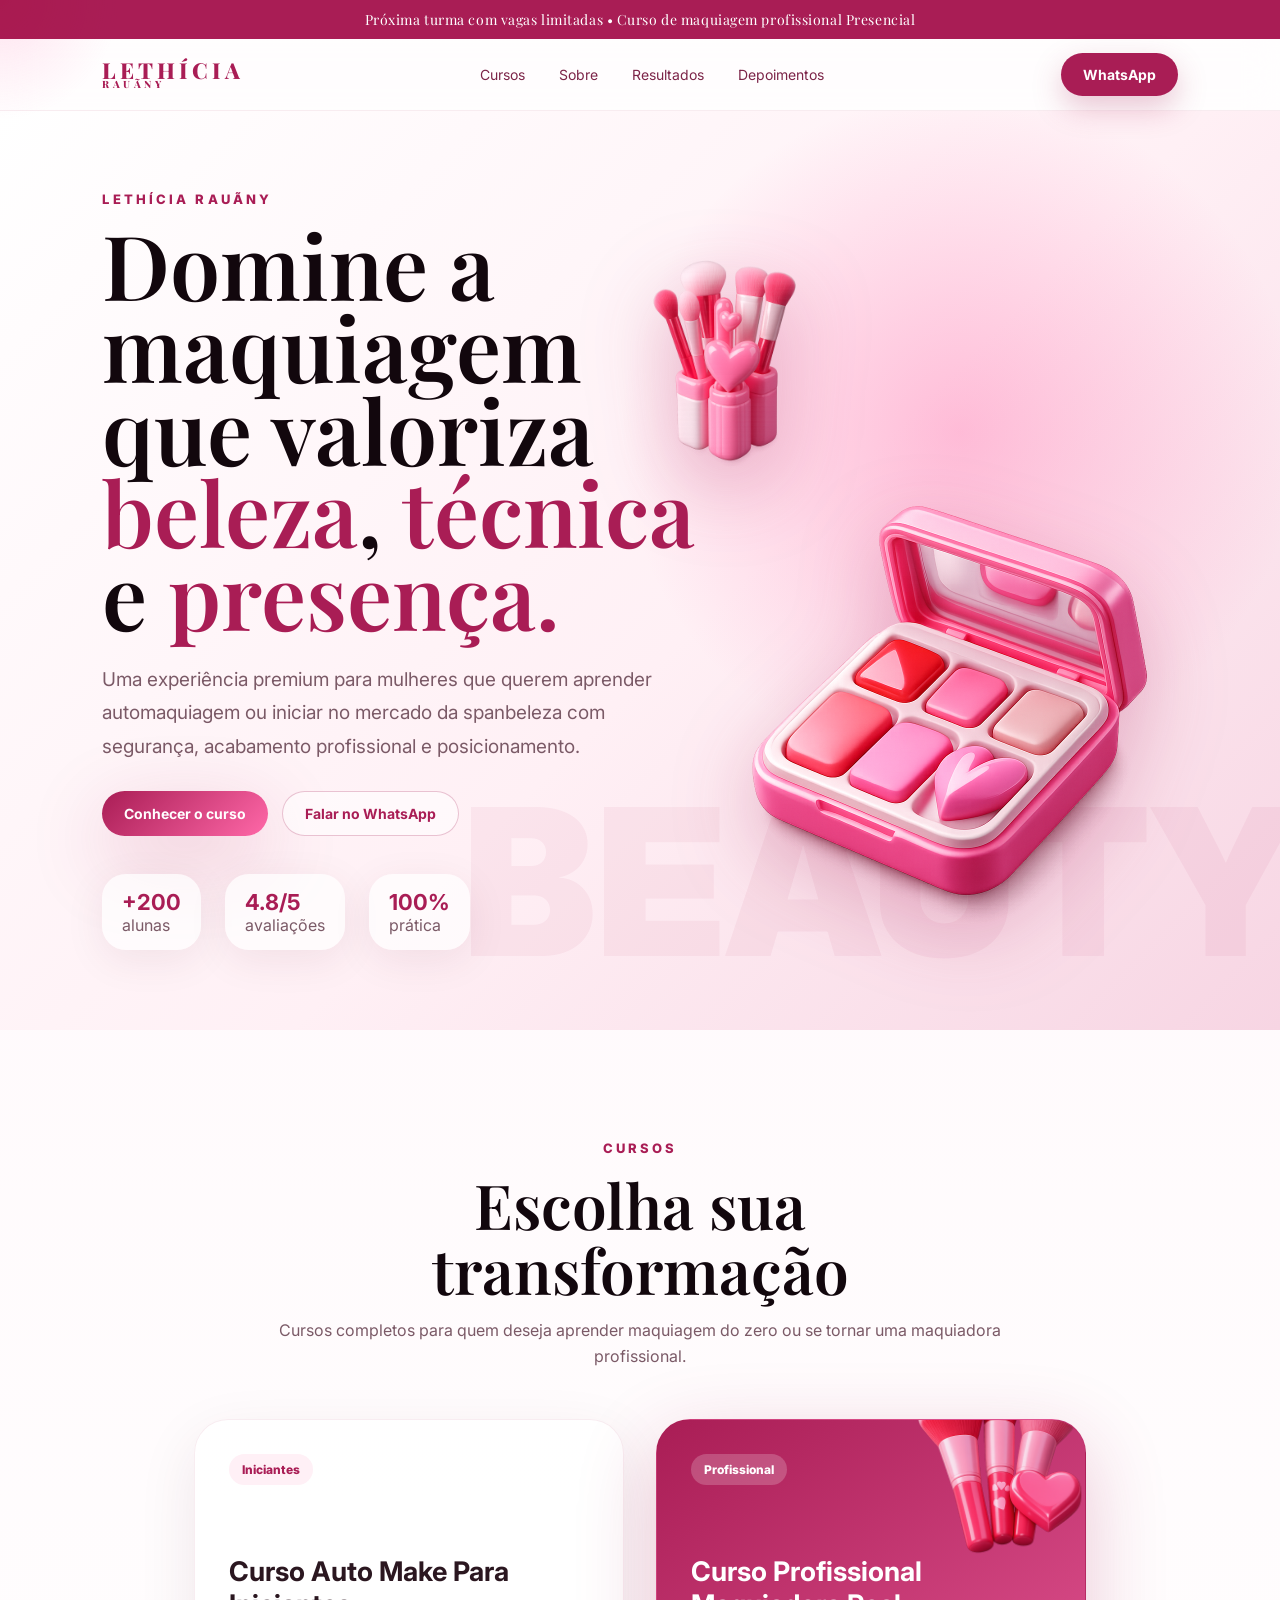
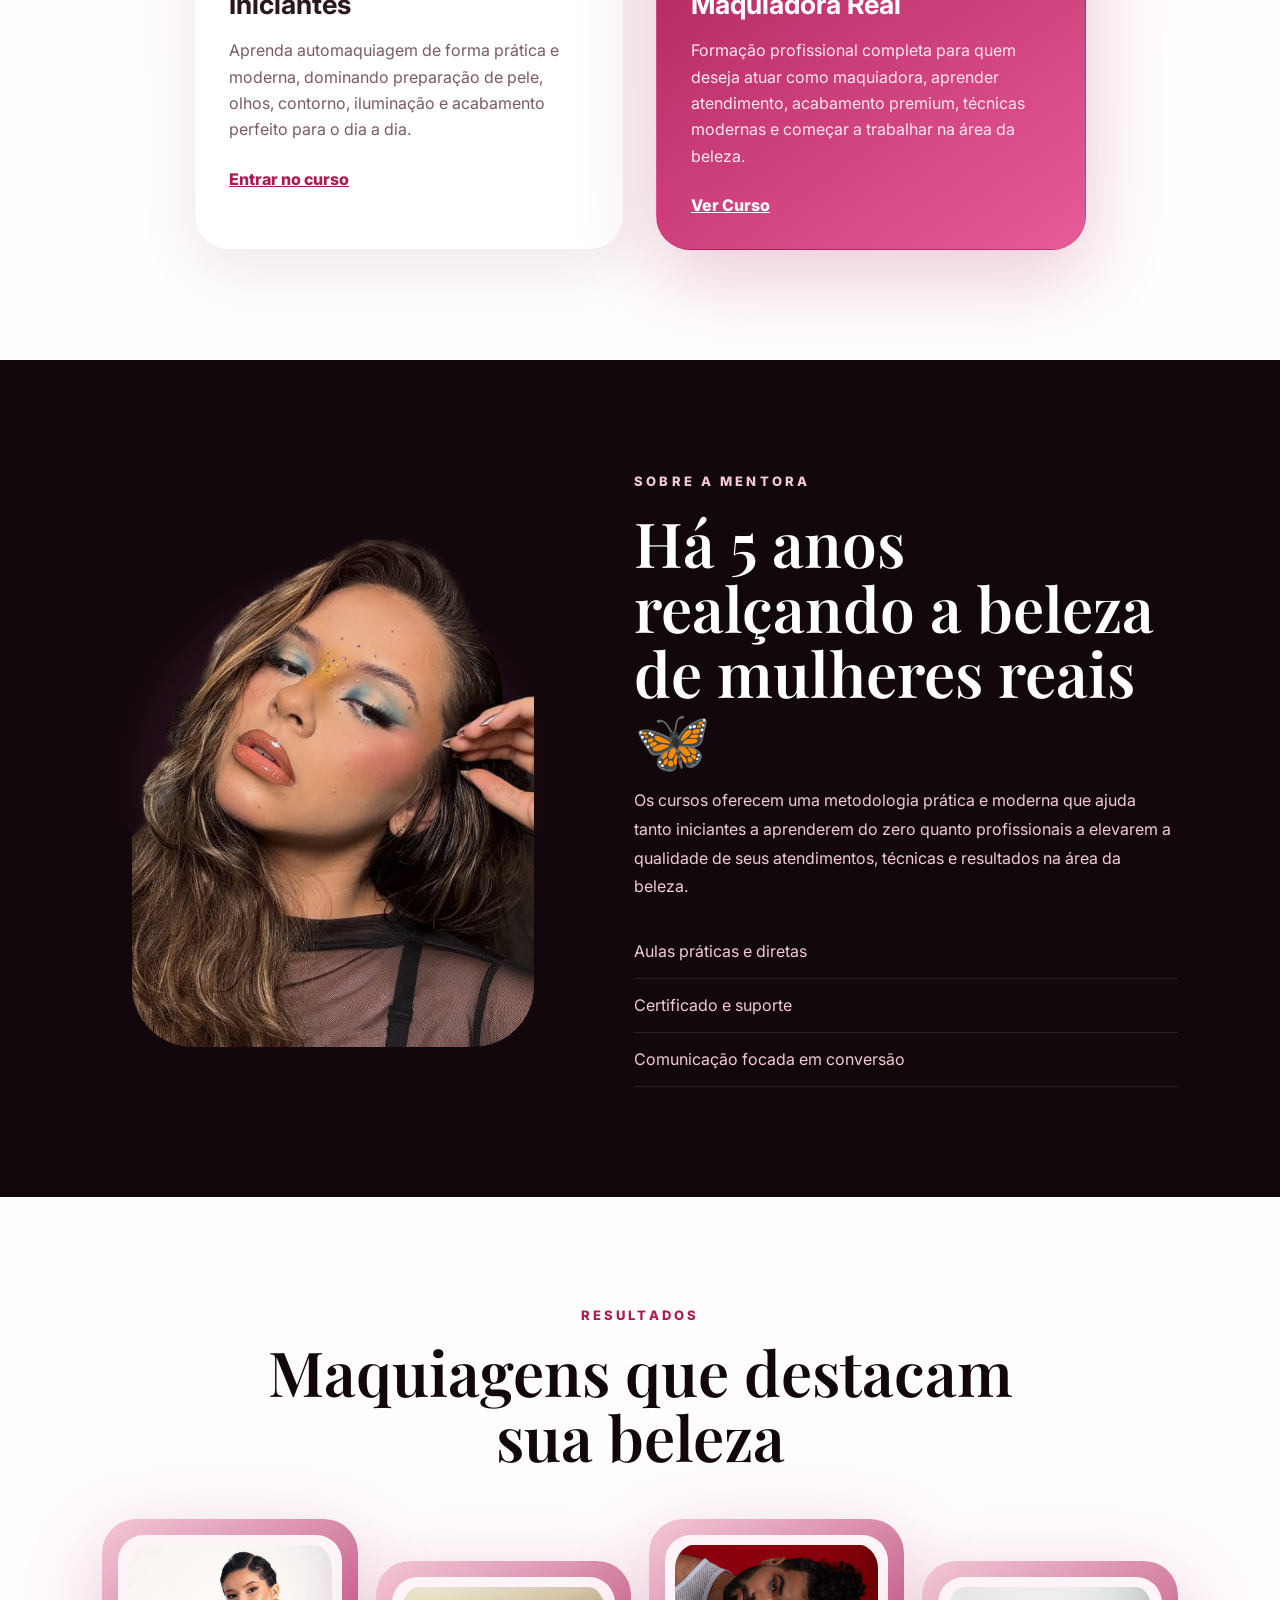
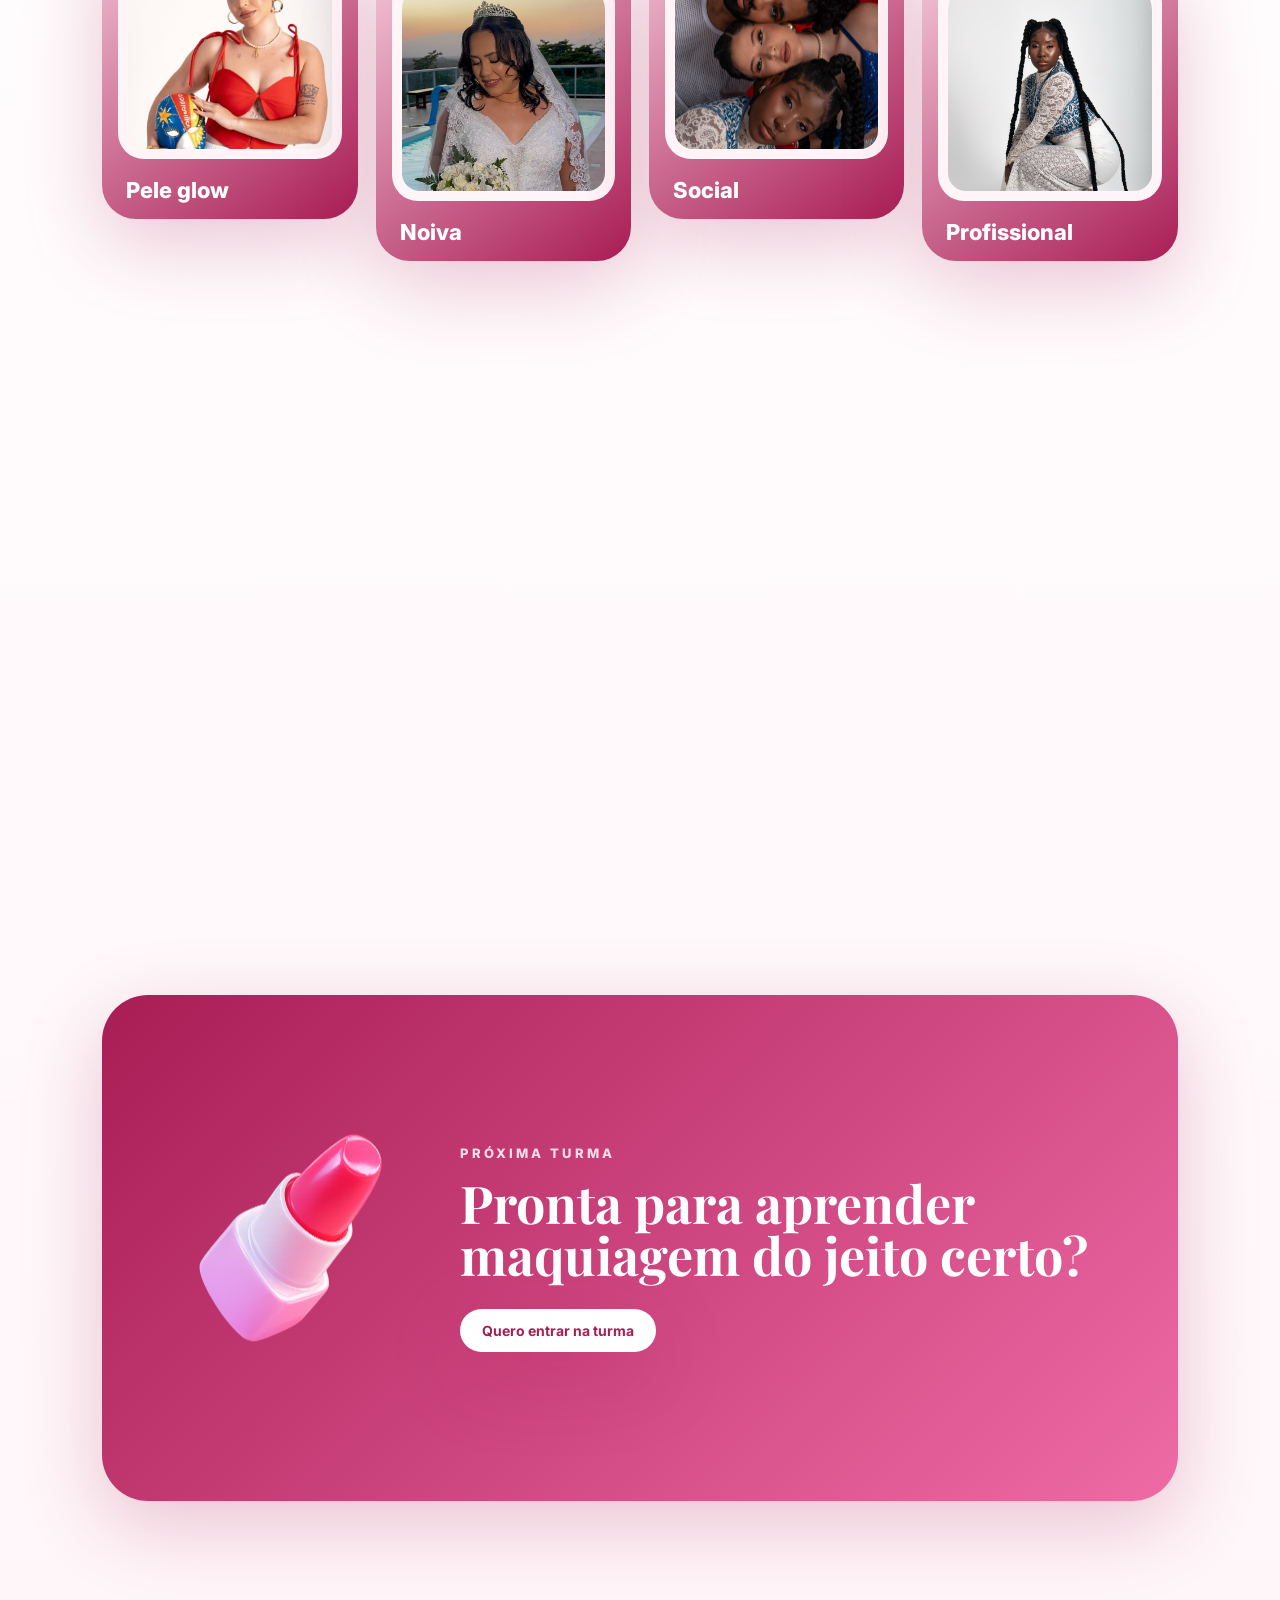
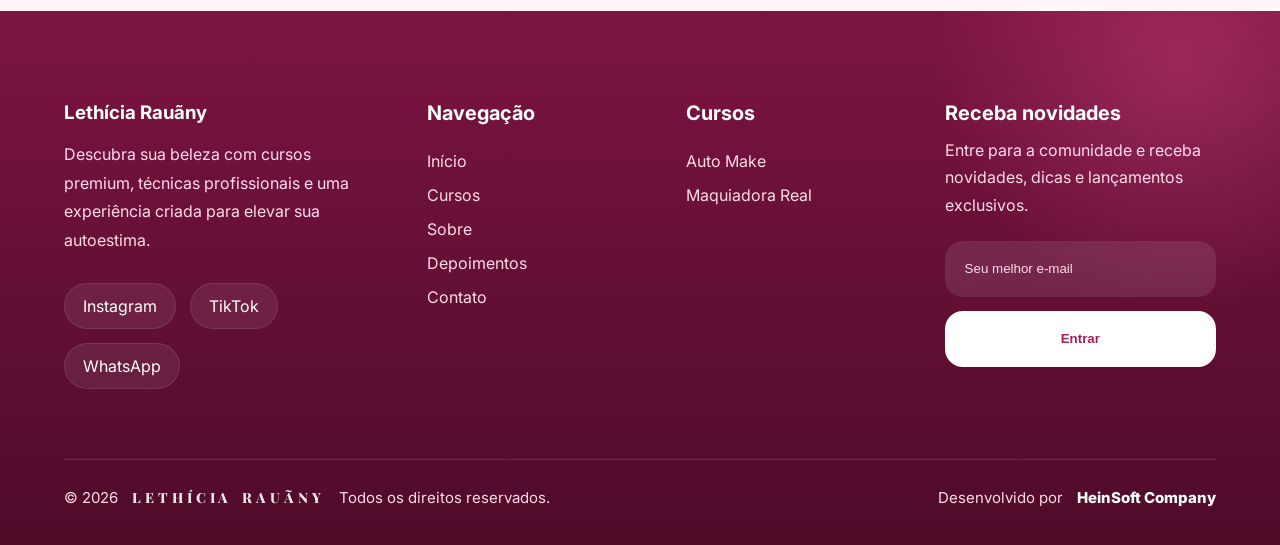
==== commit 94c714bd: "Upload tag a" ====
--- a/index.html
+++ b/index.html
@@ -38,7 +38,7 @@
         <a href="#depoimentos">Depoimentos</a>
 
         <a
-          href="https://wa.me/5500000000000"
+          href="https://wa.me/5581996267591"
           class="mobile-whatsapp"
           target="_blank"
           rel="noopener noreferrer"
--- a/assets/styles.css
+++ b/assets/styles.css
@@ -274,6 +274,11 @@
   bottom: 70px;
   width: min(40vw, 520px);
 }
+
+.blur {
+  color: var(--wine);
+}
+
 .palette {
   right: 35%;
   top: 95px;
